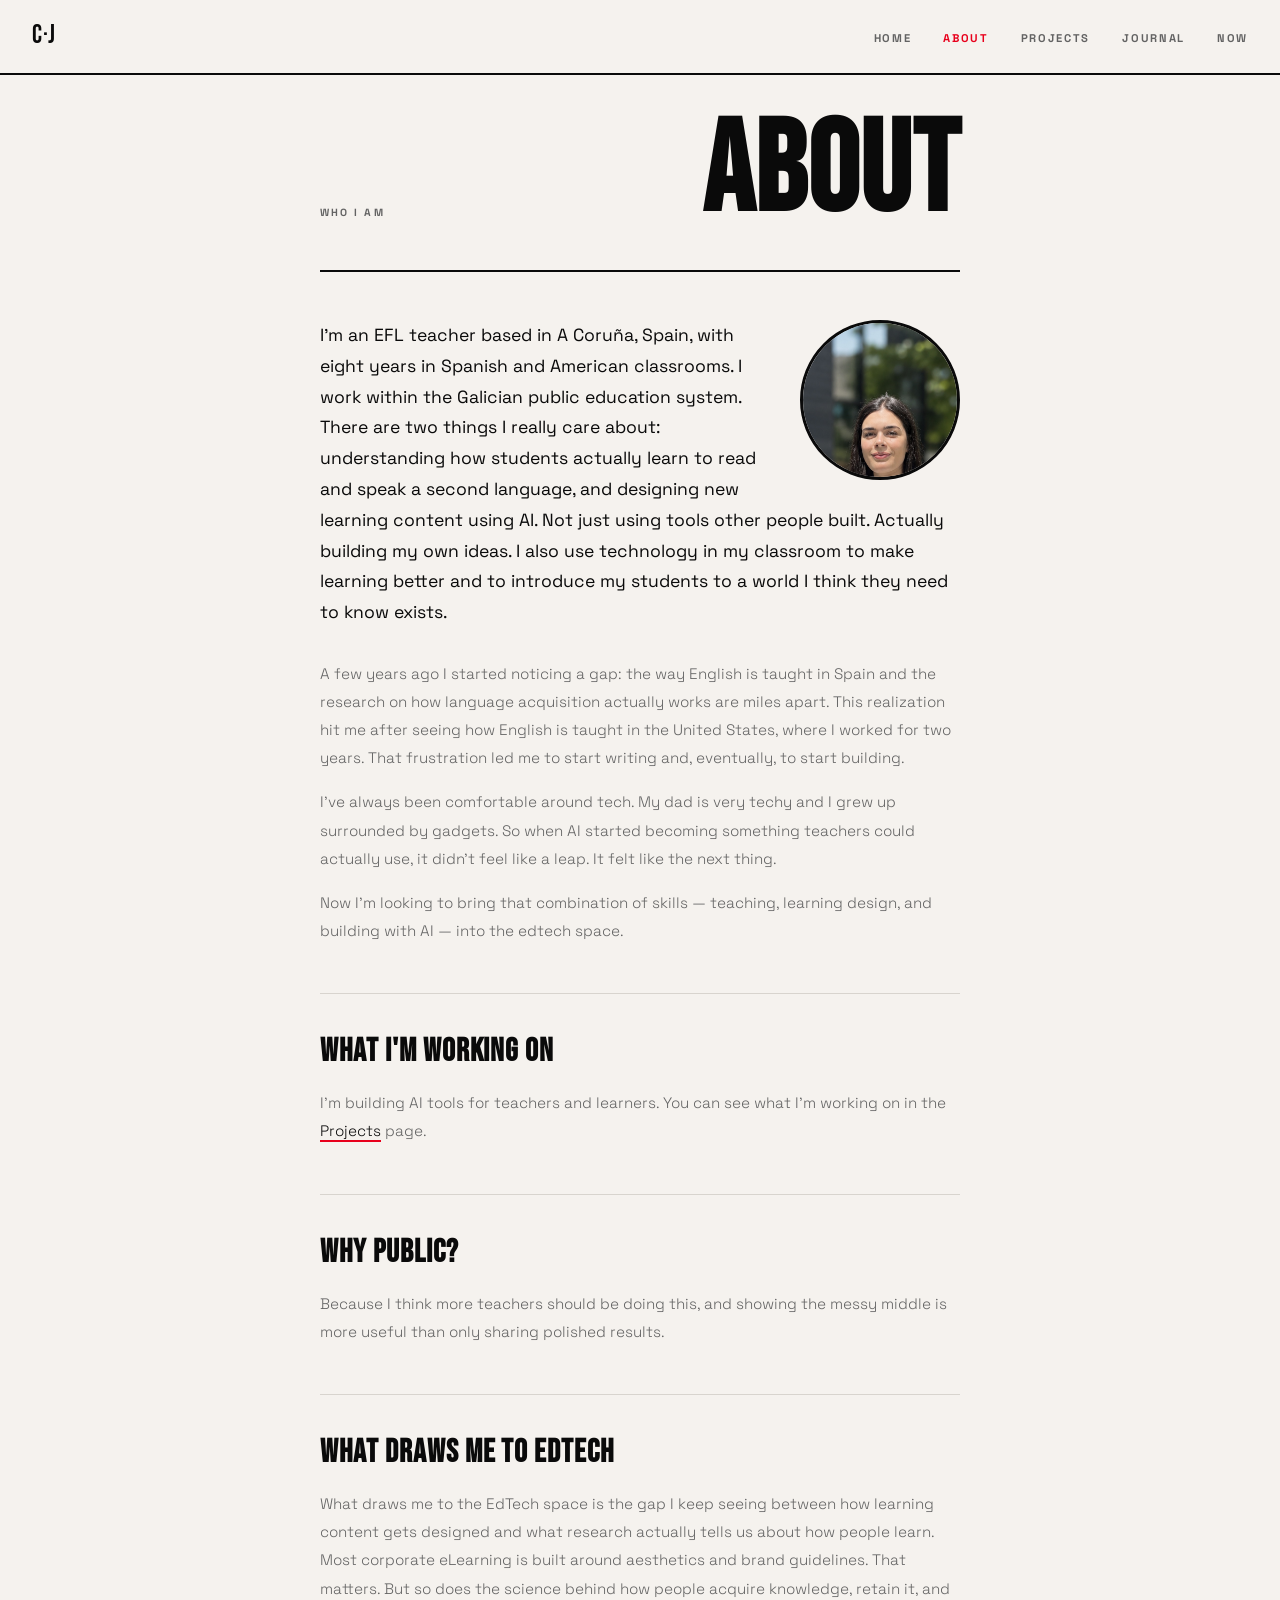
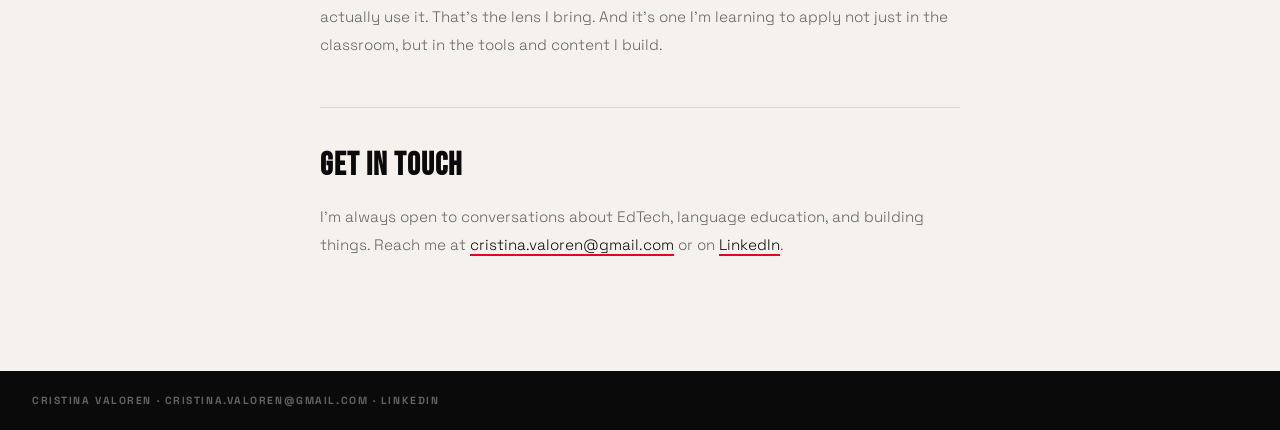
==== about.html @ 8a393e2f "Update about.html" ====
<!DOCTYPE html>
<html lang="en">
<head>
  <meta charset="UTF-8" />
  <meta name="viewport" content="width=device-width, initial-scale=1.0" />
  <title>About · Cristina Valoren</title>
  <meta name="description" content="8 years teaching English in Spain and the US. Now building AI-powered tools for language education. Based in A Coruña, Spain." />
  <meta property="og:title" content="About · Cristina Valoren" />
  <meta property="og:description" content="8 years teaching English in Spain and the US. Now building AI-powered tools for language education. Based in A Coruña, Spain." />
  <meta property="og:type" content="website" />
  <meta property="og:url" content="https://cristinavaloren-code.github.io/about.html" />
  <link rel="icon" href="favicon.svg" type="image/svg+xml" />
  <link rel="stylesheet" href="css/style.css" />
</head>
<body>

  <nav class="nav">
    <a href="index.html" class="nav-logo">C·J</a>
    <ul class="nav-links">
      <li><a href="index.html">Home</a></li>
      <li><a href="about.html" class="active">About</a></li>
      <li><a href="projects.html">Projects</a></li>
      <li><a href="journal.html">Journal</a></li>
      <li><a href="now.html">Now</a></li>
    </ul>
  </nav>

  <main class="page-main">
    <header class="page-header">
      <span class="eyebrow">Who I am</span>
      <h1>About</h1>
    </header>

    <div class="prose-layout">
      <div class="prose">
        <img src="images/headshot.jpg" alt="Cristina Valoren" style="width:160px;height:160px;object-fit:cover;object-position:center 35%;border-radius:50%;float:right;margin:0 0 1.5rem 2rem;border:3px solid #0a0a0a;" />
        <p class="lead">I'm an EFL teacher based in A Coruña, Spain, with eight years in Spanish and American classrooms. I work within the Galician public education system. There are two things I really care about: understanding how students actually learn to read and speak a second language, and designing new learning content using AI. Not just using tools other people built. Actually building my own ideas. I also use technology in my classroom to make learning better and to introduce my students to a world I think they need to know exists.</p>

        <p>A few years ago I started noticing a gap: the way English is taught in Spain and the research on how language acquisition actually works are miles apart. This realization hit me after seeing how English is taught in the United States, where I worked for two years. That frustration led me to start writing and, eventually, to start building.</p>

        <p>I've always been comfortable around tech. My dad is very techy and I grew up surrounded by gadgets. So when AI started becoming something teachers could actually use, it didn't feel like a leap. It felt like the next thing.</p>

        <p>Now I'm looking to bring that combination of skills — teaching, learning design, and building with AI — into the edtech space.</p>

        <h2>What I'm working on</h2>
        <p>I'm building AI tools for teachers and learners. You can see what I'm working on in the <a href="projects.html">Projects</a> page.</p>

        <h2>Why public?</h2>
        <p>Because I think more teachers should be doing this, and showing the messy middle is more useful than only sharing polished results.</p>

        <h2>What draws me to EdTech</h2>
        <p>What draws me to the EdTech space is the gap I keep seeing between how learning content gets designed and what research actually tells us about how people learn. Most corporate eLearning is built around aesthetics and brand guidelines. That matters. But so does the science behind how people acquire knowledge, retain it, and actually use it. That's the lens I bring. And it's one I'm learning to apply not just in the classroom, but in the tools and content I build.</p>

        <h2>Get in touch</h2>
        <p>I'm always open to conversations about EdTech, language education, and building things. Reach me at <a href="mailto:cristina.valoren@gmail.com">cristina.valoren@gmail.com</a> or on <a href="https://www.linkedin.com/in/cristinavlorenzo" target="_blank" rel="noopener noreferrer">LinkedIn</a>.</p>
      </div>
    </div>
  </main>

  <footer class="footer">
    <p>Cristina Valoren · <a href="mailto:cristina.valoren@gmail.com">cristina.valoren@gmail.com</a> · <a href="https://www.linkedin.com/in/cristinavlorenzo" target="_blank" rel="noopener noreferrer">LinkedIn</a></p>
  </footer>

</body>
</html>
---- css/style.css ----
/* =============================================
   CRISTINA'S JOURNEY — stylesheet v3
   Aesthetic: editorial brutalism, Dazed-inspired
   High contrast · Oversized type · Raw grid
   Font: Bebas Neue (display) + Space Grotesk (body)
   ============================================= */

@import url('https://fonts.googleapis.com/css2?family=Bebas+Neue&family=Space+Grotesk:wght@300;400;500;700&display=swap');

:root {
  --bg:       #f5f2ee;
  --black:    #0a0a0a;
  --red:      #e8001c;
  --white:    #ffffff;
  --grey:     #636363;
  --grey-lt:  #d8d4ce;

  --font-display: 'Bebas Neue', Impact, sans-serif;
  --font-body:    'Space Grotesk', system-ui, sans-serif;

  --max-w: 1080px;
}

*, *::before, *::after { box-sizing: border-box; margin: 0; padding: 0; }
:focus-visible { outline: 2px solid var(--red); outline-offset: 3px; }
html { font-size: 16px; scroll-behavior: smooth; }

body {
  background: var(--bg);
  color: var(--black);
  font-family: var(--font-body);
  font-weight: 300;
  line-height: 1.6;
  min-height: 100vh;
  display: flex;
  flex-direction: column;
  -webkit-font-smoothing: antialiased;
}

a { color: inherit; text-decoration: none; }

/* ── NAV ─────────────────────────────────── */

.nav {
  display: flex;
  align-items: center;
  justify-content: space-between;
  padding: 1rem 2rem;
  border-bottom: 2px solid var(--black);
  position: sticky;
  top: 0;
  background: var(--bg);
  z-index: 100;
}

.nav-logo {
  font-family: var(--font-display);
  font-size: 1.6rem;
  letter-spacing: 0.05em;
  color: var(--black);
  text-decoration: none;
}

.nav-links {
  list-style: none;
  display: flex;
  gap: 2rem;
}

.nav-links a {
  font-size: 0.7rem;
  font-weight: 700;
  color: var(--grey);
  text-decoration: none;
  letter-spacing: 0.15em;
  text-transform: uppercase;
  transition: color 0.15s;
}

.nav-links a:hover { color: var(--black); }
.nav-links a.active { color: var(--red); }

/* ── HERO ────────────────────────────────── */

.hero {
  max-width: var(--max-w);
  margin: 0 auto;
  padding: 0 2rem;
  display: grid;
  grid-template-columns: 1fr;
  border-bottom: 2px solid var(--black);
}

.hero-text {
  padding: 3rem 0 2rem;
  position: relative;
}

.eyebrow {
  display: block;
  font-size: 0.68rem;
  font-weight: 700;
  letter-spacing: 0.2em;
  text-transform: uppercase;
  color: var(--grey);
  margin-bottom: 0.5rem;
}

h1 {
  font-family: var(--font-display);
  font-size: clamp(5rem, 15vw, 11rem);
  line-height: 0.88;
  letter-spacing: 0.01em;
  color: var(--black);
  margin-bottom: 0;
  text-transform: uppercase;
}

h1 em {
  font-style: normal;
  color: var(--red);
  display: block;
}

.hero-bottom {
  display: flex;
  align-items: flex-end;
  justify-content: space-between;
  padding: 1.5rem 0 2.5rem;
  gap: 2rem;
  border-top: 1px solid var(--grey-lt);
  margin-top: 1.5rem;
}

.hero-sub {
  font-size: 0.9rem;
  color: var(--grey);
  max-width: 380px;
  line-height: 1.75;
  font-weight: 400;
}

.hero-actions {
  display: flex;
  gap: 0;
  flex-shrink: 0;
}

.btn-primary {
  background: var(--red);
  color: var(--white);
  padding: 0.85rem 1.75rem;
  font-family: var(--font-body);
  font-size: 0.7rem;
  font-weight: 700;
  letter-spacing: 0.15em;
  text-transform: uppercase;
  text-decoration: none;
  transition: background 0.15s;
  display: inline-block;
}

.btn-primary:hover { background: var(--black); }

.btn-secondary {
  background: transparent;
  border: 2px solid var(--black);
  color: var(--black);
  padding: 0.85rem 1.75rem;
  font-family: var(--font-body);
  font-size: 0.7rem;
  font-weight: 700;
  letter-spacing: 0.15em;
  text-transform: uppercase;
  text-decoration: none;
  transition: background 0.15s, color 0.15s;
  display: inline-block;
}

.btn-secondary:hover { background: var(--black); color: var(--white); }

.hero-deco { display: none; }

/* ── INTRO CARDS ─────────────────────────── */

.intro-cards {
  max-width: var(--max-w);
  margin: 0 auto;
  padding: 0 2rem;
  display: grid;
  grid-template-columns: repeat(3, 1fr);
  border-bottom: 2px solid var(--black);
}

.card {
  display: block;
  padding: 2rem 1.75rem;
  text-decoration: none;
  color: var(--black);
  background: transparent;
  border-right: 2px solid var(--black);
  position: relative;
  overflow: hidden;
  transition: background 0.15s;
}

.card:last-child { border-right: none; }

.card:hover { background: var(--black); color: var(--white); text-decoration: none; }
.card:hover .card-label { color: var(--red); }
.card:hover .card p { color: var(--grey-lt); }
.card:hover .card-arrow { color: var(--red); }

.card--accent { background: var(--red); color: var(--white); }
.card--accent .card-label { color: var(--white); opacity: 0.7; }
.card--accent .card p { color: rgba(255,255,255,0.75); }
.card--accent .card-arrow { color: var(--white); }
.card--accent:hover { background: var(--black); }

.card-label {
  font-size: 0.62rem;
  font-weight: 700;
  letter-spacing: 0.2em;
  text-transform: uppercase;
  color: var(--grey);
  display: block;
  margin-bottom: 1.25rem;
}

.card h2 {
  font-family: var(--font-display);
  font-size: 2rem;
  line-height: 1;
  letter-spacing: 0.03em;
  text-transform: uppercase;
  margin-bottom: 0.75rem;
}

.card p {
  font-size: 0.82rem;
  color: var(--grey);
  line-height: 1.65;
}

.card-arrow {
  display: block;
  margin-top: 2rem;
  font-size: 1.2rem;
  color: var(--black);
  transition: transform 0.2s;
}

.card:hover .card-arrow { transform: translateX(5px); }

/* ── PAGE LAYOUT ─────────────────────────── */

main { flex: 1; }

.page-main {
  max-width: var(--max-w);
  margin: 0 auto;
  padding: 0 2rem 6rem;
}

.page-header {
  padding: 2.5rem 0;
  margin-bottom: 0;
  border-bottom: 2px solid var(--black);
  display: flex;
  align-items: flex-end;
  justify-content: space-between;
  gap: 2rem;
}

.page-header h1 {
  font-family: var(--font-display);
  font-size: clamp(4rem, 10vw, 8rem);
  line-height: 0.9;
  margin-bottom: 0;
}

.eyebrow {
  display: block;
  font-size: 0.65rem;
  font-weight: 700;
  letter-spacing: 0.2em;
  text-transform: uppercase;
  color: var(--grey);
  margin-bottom: 0.5rem;
}

.page-sub {
  color: var(--grey);
  font-size: 0.85rem;
  font-weight: 400;
  max-width: 320px;
  text-align: right;
  line-height: 1.6;
}

.page-sub a { color: var(--grey); border-bottom: 1px solid var(--grey-lt); }
.page-sub a:hover { color: var(--black); text-decoration: none; }

/* ── PROSE ───────────────────────────────── */

.prose-layout {
  padding-top: 3rem;
  max-width: 640px;
}

.prose h2 {
  font-family: var(--font-display);
  font-size: 2rem;
  letter-spacing: 0.03em;
  text-transform: uppercase;
  color: var(--black);
  margin: 3rem 0 0.75rem;
  padding-top: 2rem;
  border-top: 1px solid var(--grey-lt);
}

.prose p, .prose li {
  font-size: 0.95rem;
  color: var(--grey);
  line-height: 1.85;
  margin-bottom: 1rem;
}

.prose .lead {
  font-size: 1.1rem;
  color: var(--black);
  font-weight: 400;
  margin-bottom: 2rem;
  line-height: 1.75;
}

.prose strong { color: var(--black); font-weight: 700; }
.prose a { color: var(--black); border-bottom: 2px solid var(--red); }
.prose a:hover { color: var(--red); text-decoration: none; }

.prose ul { padding-left: 0; list-style: none; }

.prose li {
  padding-left: 1.5rem;
  position: relative;
  margin-bottom: 0.5rem;
}

.prose li::before {
  content: '/';
  position: absolute;
  left: 0;
  color: var(--red);
  font-weight: 700;
}

/* ── PROJECTS ────────────────────────────── */

.projects-grid {
  display: grid;
  grid-template-columns: repeat(2, 1fr);
  border-top: 2px solid var(--black);
  margin-top: 3rem;
}

.project-card {
  padding: 2.5rem;
  border-right: 2px solid var(--black);
  border-bottom: 2px solid var(--black);
  background: transparent;
  transition: background 0.15s;
}

.project-card:nth-child(even) { border-right: none; }
.project-card:hover { background: var(--black); color: var(--white); }
.project-card:hover .project-desc { color: var(--grey-lt); }
.project-card:hover .project-tags li { border-color: #333; color: var(--grey-lt); background: #111; }
.project-card:hover .project-year { color: var(--grey); }

.project-meta {
  display: flex;
  align-items: center;
  justify-content: space-between;
  margin-bottom: 2rem;
}

.project-year { font-size: 0.68rem; color: var(--grey); letter-spacing: 0.1em; font-weight: 500; }

.status {
  font-size: 0.6rem;
  font-weight: 700;
  letter-spacing: 0.15em;
  text-transform: uppercase;
  padding: 0.2rem 0.6rem;
}

.status--live {
  background: transparent;
  color: #00a050;
  border: 1px solid #00a050;
}

.status--active {
  background: transparent;
  color: var(--red);
  border: 1px solid var(--red);
}

.project-card h2 {
  font-family: var(--font-display);
  font-size: 3.5rem;
  line-height: 0.9;
  letter-spacing: 0.02em;
  text-transform: uppercase;
  margin-bottom: 1.25rem;
}

.project-desc {
  color: var(--grey);
  font-size: 0.875rem;
  line-height: 1.8;
  margin-bottom: 1.5rem;
  font-weight: 300;
}

.project-tags {
  list-style: none;
  display: flex;
  flex-wrap: wrap;
  gap: 0.4rem;
  margin-bottom: 1.5rem;
  padding: 0;
}

.project-tags li {
  font-size: 0.62rem;
  font-weight: 700;
  letter-spacing: 0.1em;
  text-transform: uppercase;
  border: 1px solid var(--grey-lt);
  padding: 0.2rem 0.6rem;
  color: var(--grey);
}

.project-tags li::before { display: none; }

.project-link {
  font-size: 0.7rem;
  font-weight: 700;
  letter-spacing: 0.15em;
  text-transform: uppercase;
  color: var(--red);
}

.project-link:hover { text-decoration: underline; }

/* ── JOURNAL ─────────────────────────────── */

.journal-list {
  display: flex;
  flex-direction: column;
  margin-top: 0;
}

.journal-entry {
  padding: 2.5rem 0;
  border-bottom: 1px solid var(--grey-lt);
  display: grid;
  grid-template-columns: 120px 1fr;
  gap: 2rem;
  align-items: start;
}

.entry-date {
  font-size: 0.62rem;
  font-weight: 700;
  letter-spacing: 0.15em;
  text-transform: uppercase;
  color: var(--red);
  padding-top: 0.25rem;
}

.entry-title {
  font-family: var(--font-display);
  font-size: 1.8rem;
  line-height: 1;
  letter-spacing: 0.03em;
  text-transform: uppercase;
  margin-bottom: 1rem;
  color: var(--black);
}

.entry-preview {
  font-size: 0.9rem;
  color: var(--grey);
  line-height: 1.85;
  margin-bottom: 0.6rem;
  font-weight: 300;
}

.journal-note {
  margin-top: 2rem;
  font-size: 0.72rem;
  color: var(--grey-lt);
  letter-spacing: 0.05em;
  font-style: italic;
}

/* ── FOOTER ──────────────────────────────── */

.footer {
  border-top: 2px solid var(--black);
  padding: 1.25rem 2rem;
  display: flex;
  align-items: center;
  justify-content: space-between;
  background: var(--black);
}

.footer p {
  font-size: 0.65rem;
  font-weight: 700;
  letter-spacing: 0.15em;
  text-transform: uppercase;
  color: var(--grey);
}

/* ── ENTRY IMAGES ────────────────────────── */

.entry-image {
  display: block;
  width: 100%;
  max-width: 420px;
  height: auto;
  margin: 1.5rem 0;
  padding: 6px;
  background: var(--white);
  border: 1px solid var(--grey-lt);
  box-shadow: 2px 2px 0px var(--grey-lt);
}

/* ── RESPONSIVE ──────────────────────────── */

@media (max-width: 700px) {
  .hero { padding: 0 1.25rem; }
  .hero-bottom { flex-direction: column; align-items: flex-start; }
  .intro-cards { grid-template-columns: 1fr; padding: 0 1.25rem; }
  .card { border-right: none; border-bottom: 2px solid var(--black); }
  .page-main { padding: 0 1.25rem 4rem; }
  .page-header { flex-direction: column; align-items: flex-start; }
  .page-sub { text-align: left; }
  .nav { padding: 1rem 1.25rem; }
  .nav-links { gap: 1.25rem; }
  .projects-grid { grid-template-columns: 1fr; }
  .project-card { border-right: none; }
  .journal-entry { grid-template-columns: 1fr; gap: 0.5rem; }
  .footer { padding: 1.25rem; }
}

/* ── JOURNAL ENHANCEMENTS ────────────────── */

/* Left column wrapper for date + mood */
.entry-meta {
  display: flex;
  flex-direction: column;
  gap: 0.6rem;
  padding-top: 0.25rem;
}

/* E — Mood marker */
.entry-mood {
  display: inline-block;
  font-size: 0.58rem;
  font-weight: 700;
  letter-spacing: 0.12em;
  text-transform: uppercase;
  padding: 0.2rem 0.5rem;
  border: 1px solid var(--black);
  color: var(--black);
  width: fit-content;
}

.entry-mood.school   { border-color: #333; color: #333; }
.entry-mood.ai       { border-color: var(--red); color: var(--red); }
.entry-mood.win      { background: var(--black); color: var(--white); border-color: var(--black); }
.entry-mood.personal { border-color: var(--grey); color: var(--grey); }
.entry-mood.disaster { background: var(--red); color: var(--white); border-color: var(--red); }

/* A — Big lede first paragraph */
.entry-lede {
  font-size: 1.2rem;
  color: var(--black);
  line-height: 1.65;
  margin-bottom: 1rem;
  font-weight: 400;
}

/* B — Highlight spans */
.highlight {
  color: var(--red);
  font-weight: 700;
}
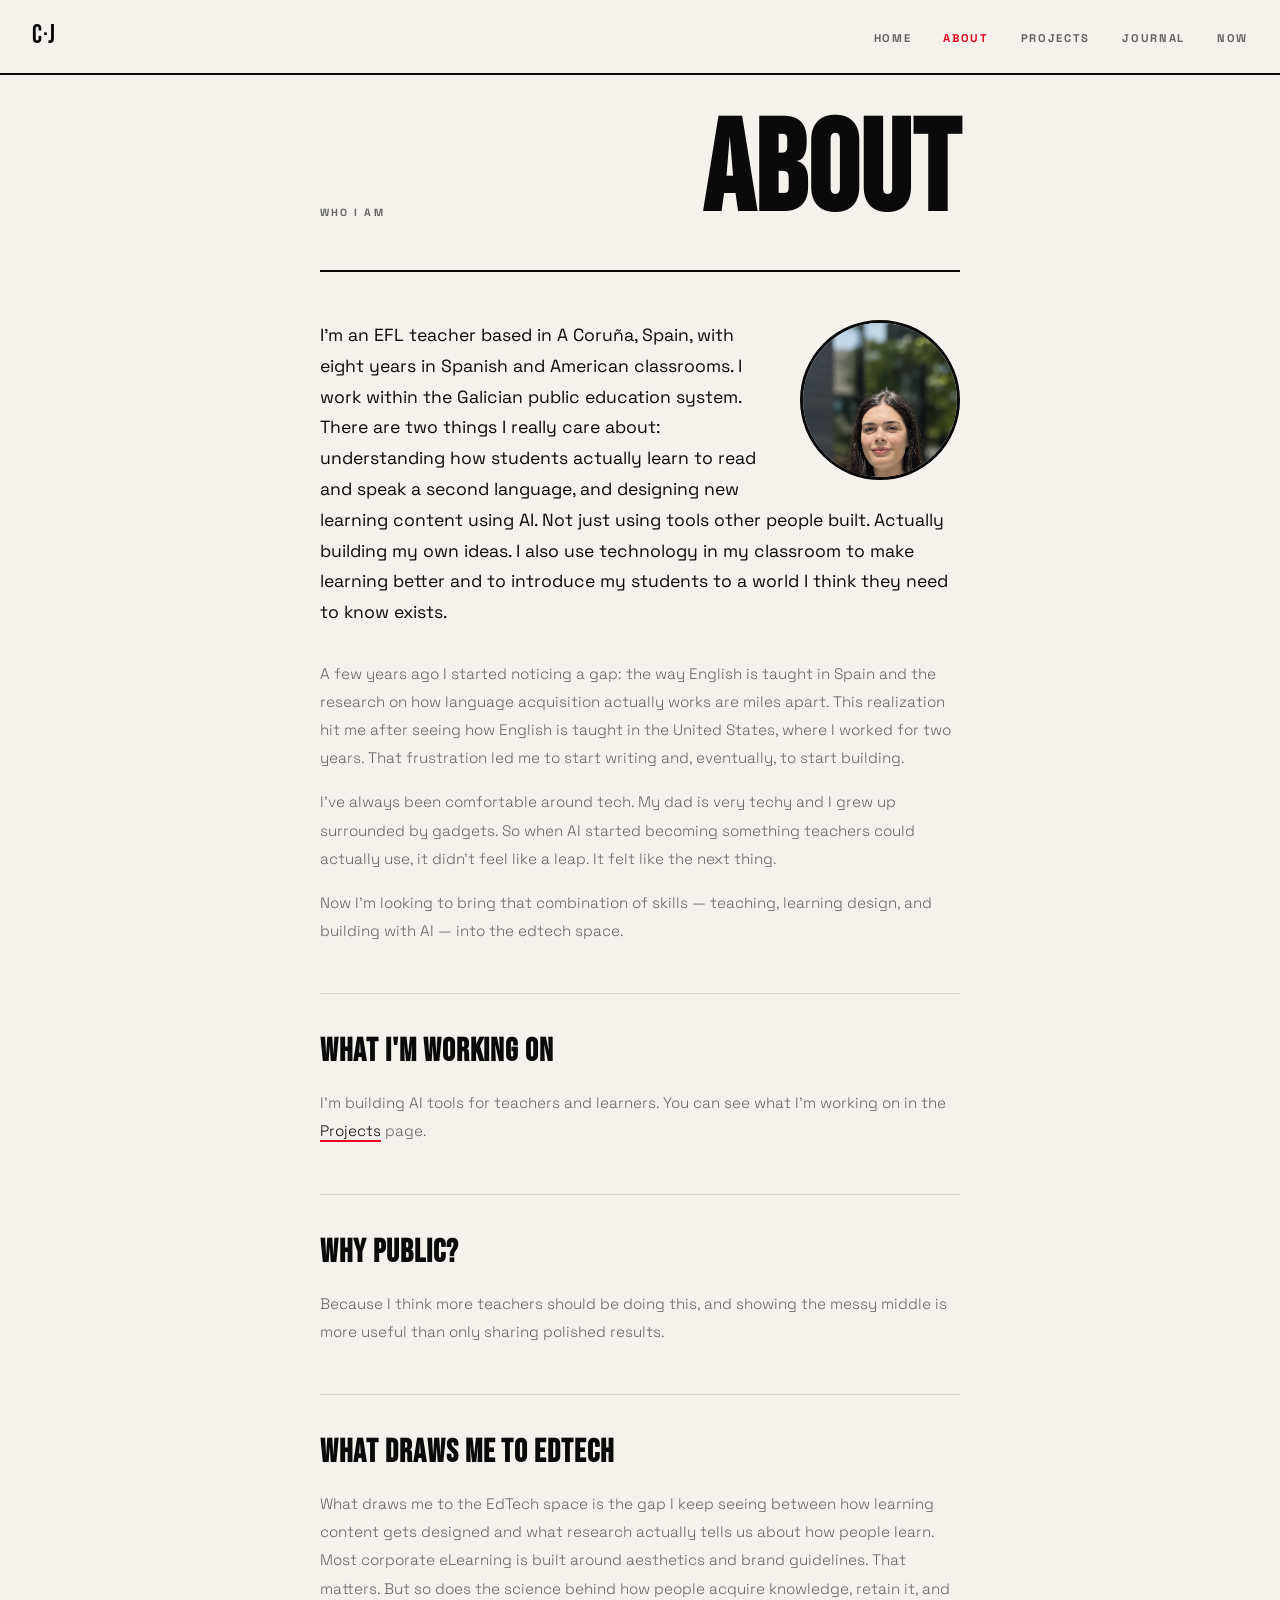
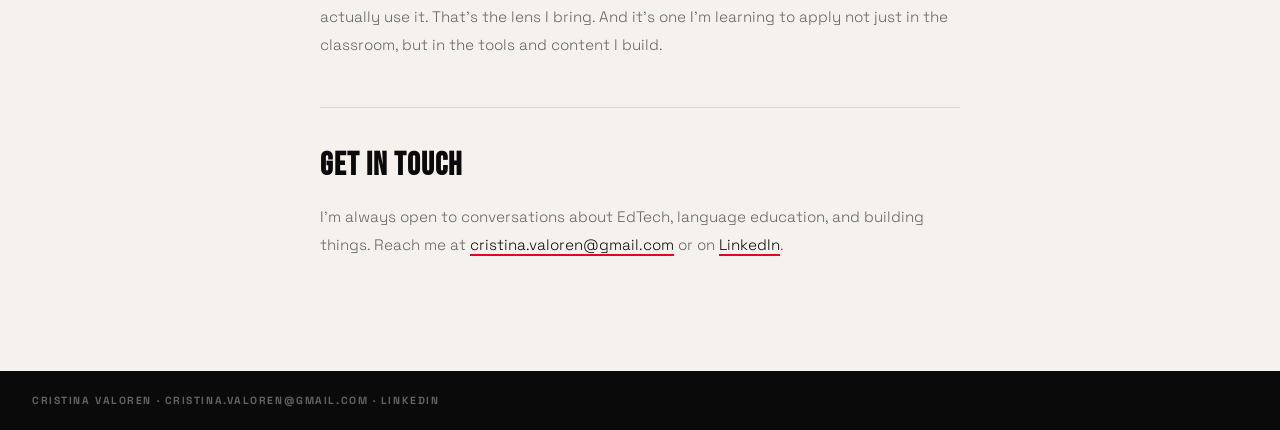
==== commit de4ca07b: "Update about.html" ====
--- a/about.html
+++ b/about.html
@@ -33,7 +33,7 @@
 
     <div class="prose-layout">
       <div class="prose">
-        <img src="images/headshot.jpg" alt="Cristina Valoren" style="width:160px;height:160px;object-fit:cover;object-position:center 35%;border-radius:50%;float:right;margin:0 0 1.5rem 2rem;border:3px solid #0a0a0a;" />
+        <img src="images/headshot.jpg" alt="Cristina Valoren" style="width:160px;height:160px;object-fit:cover;object-position:center 40%;border-radius:50%;float:right;margin:0 0 1.5rem 2rem;border:3px solid #0a0a0a;" />
         <p class="lead">I'm an EFL teacher based in A Coruña, Spain, with eight years in Spanish and American classrooms. I work within the Galician public education system. There are two things I really care about: understanding how students actually learn to read and speak a second language, and designing new learning content using AI. Not just using tools other people built. Actually building my own ideas. I also use technology in my classroom to make learning better and to introduce my students to a world I think they need to know exists.</p>
 
         <p>A few years ago I started noticing a gap: the way English is taught in Spain and the research on how language acquisition actually works are miles apart. This realization hit me after seeing how English is taught in the United States, where I worked for two years. That frustration led me to start writing and, eventually, to start building.</p>
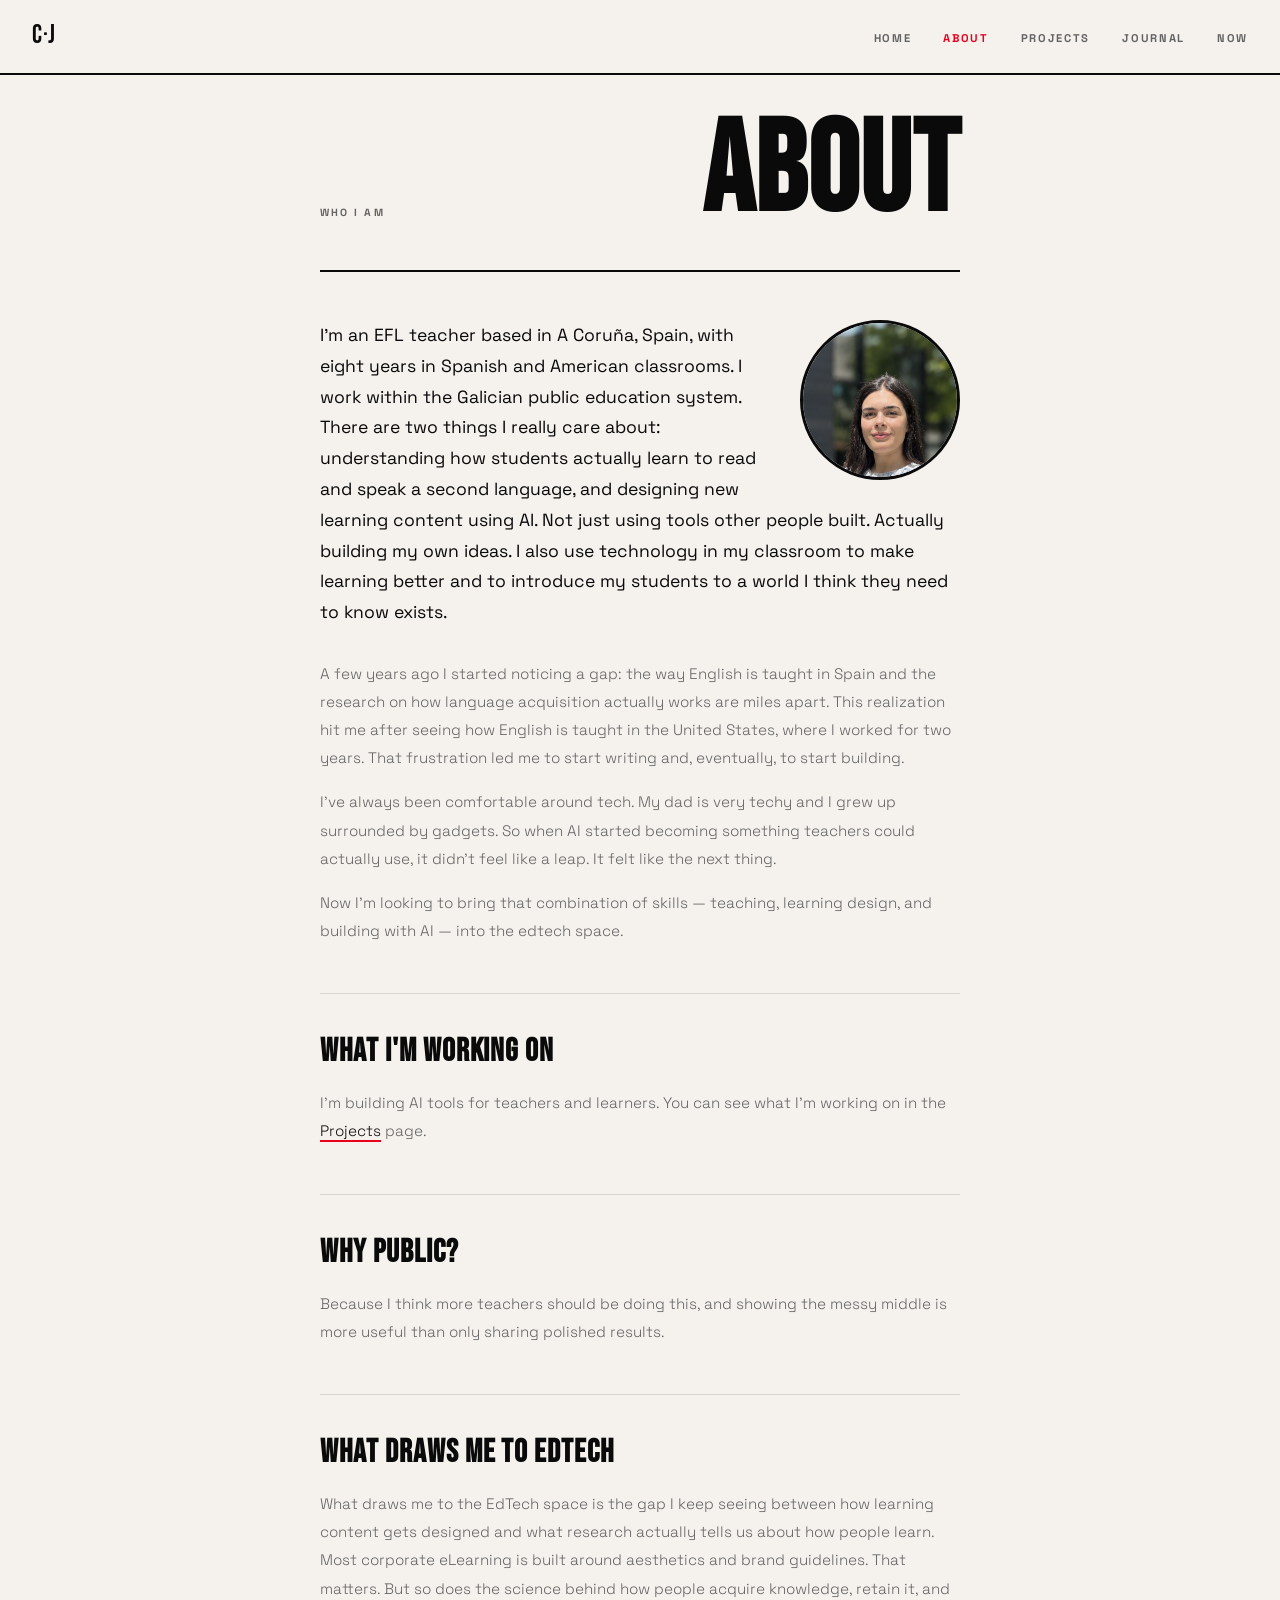
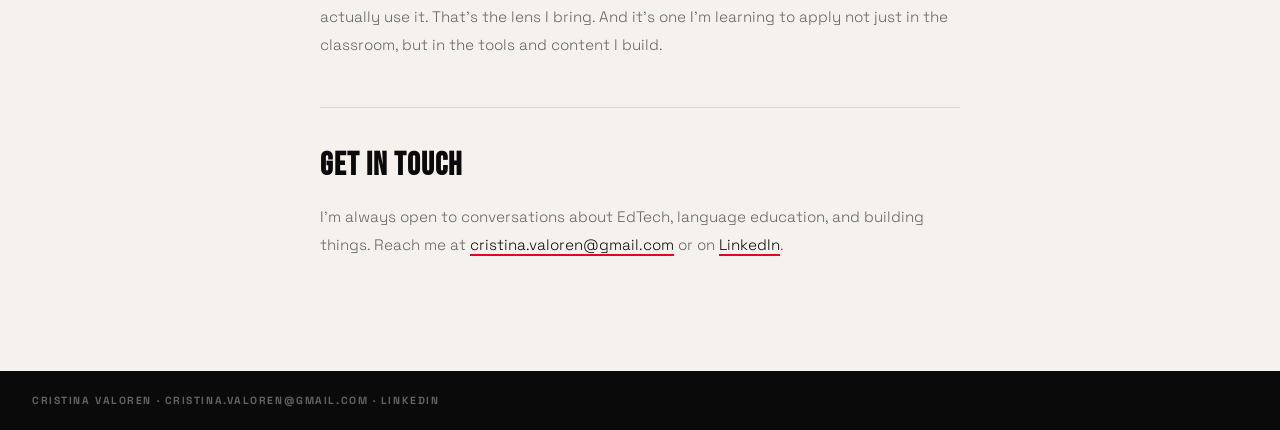
==== commit eb6fc927: "Update about.html" ====
--- a/about.html
+++ b/about.html
@@ -33,7 +33,7 @@
 
     <div class="prose-layout">
       <div class="prose">
-        <img src="images/headshot.jpg" alt="Cristina Valoren" style="width:160px;height:160px;object-fit:cover;object-position:center 40%;border-radius:50%;float:right;margin:0 0 1.5rem 2rem;border:3px solid #0a0a0a;" />
+        <img src="images/headshot.jpg" alt="Cristina Valoren" style="width:160px;height:160px;object-fit:cover;object-position:center 55%;border-radius:50%;float:right;margin:0 0 1.5rem 2rem;border:3px solid #0a0a0a;" />
         <p class="lead">I'm an EFL teacher based in A Coruña, Spain, with eight years in Spanish and American classrooms. I work within the Galician public education system. There are two things I really care about: understanding how students actually learn to read and speak a second language, and designing new learning content using AI. Not just using tools other people built. Actually building my own ideas. I also use technology in my classroom to make learning better and to introduce my students to a world I think they need to know exists.</p>
 
         <p>A few years ago I started noticing a gap: the way English is taught in Spain and the research on how language acquisition actually works are miles apart. This realization hit me after seeing how English is taught in the United States, where I worked for two years. That frustration led me to start writing and, eventually, to start building.</p>
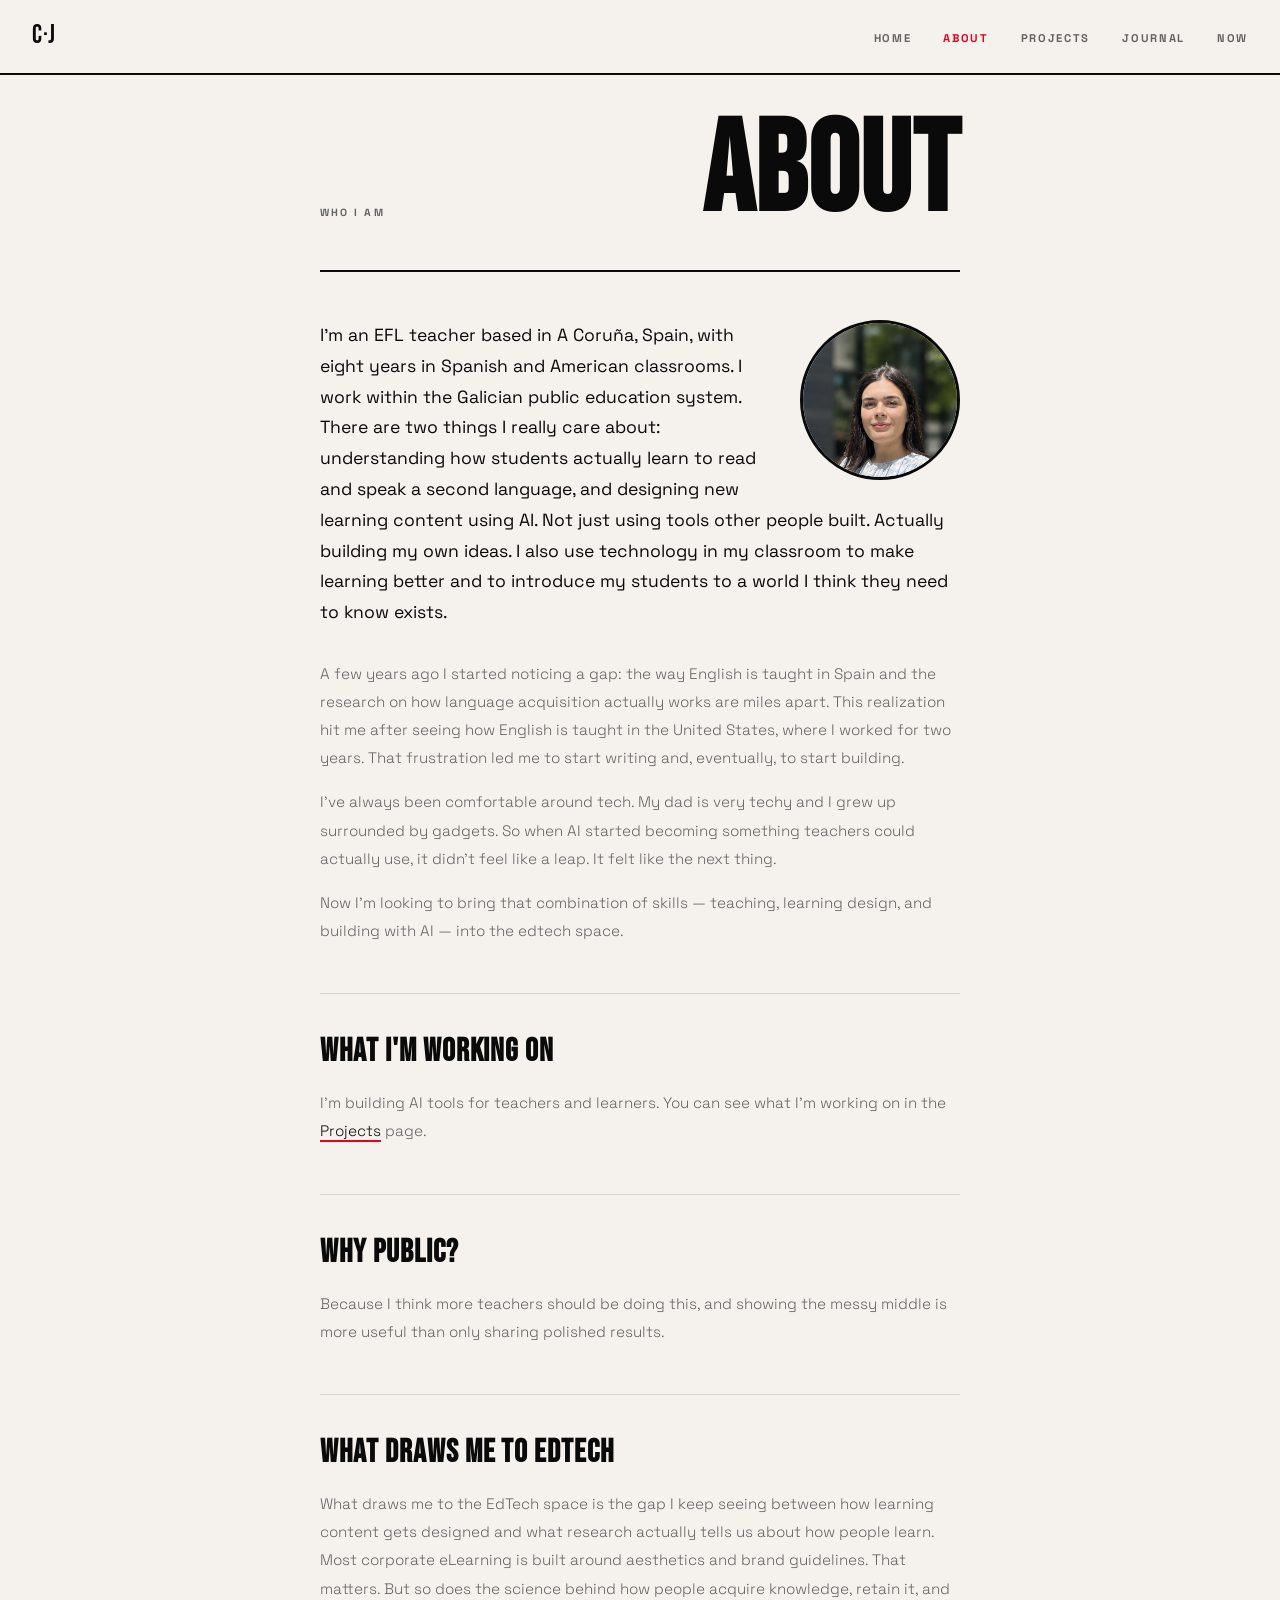
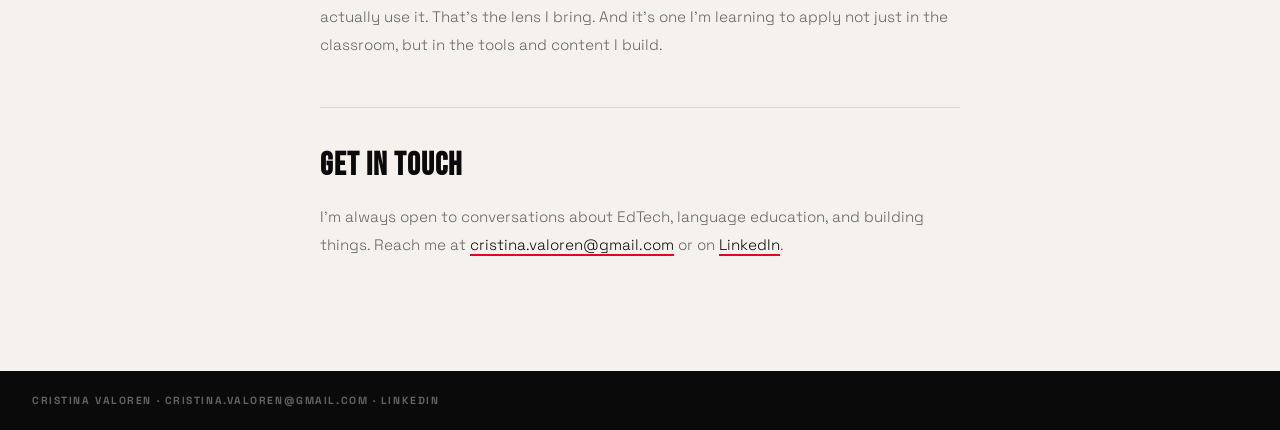
==== commit 6df53f35: "Update about.html" ====
--- a/about.html
+++ b/about.html
@@ -33,7 +33,7 @@
 
     <div class="prose-layout">
       <div class="prose">
-        <img src="images/headshot.jpg" alt="Cristina Valoren" style="width:160px;height:160px;object-fit:cover;object-position:center 55%;border-radius:50%;float:right;margin:0 0 1.5rem 2rem;border:3px solid #0a0a0a;" />
+        <img src="images/headshot.jpg" alt="Cristina Valoren" style="width:160px;height:160px;object-fit:cover;object-position:center 65%;border-radius:50%;float:right;margin:0 0 1.5rem 2rem;border:3px solid #0a0a0a;" />
         <p class="lead">I'm an EFL teacher based in A Coruña, Spain, with eight years in Spanish and American classrooms. I work within the Galician public education system. There are two things I really care about: understanding how students actually learn to read and speak a second language, and designing new learning content using AI. Not just using tools other people built. Actually building my own ideas. I also use technology in my classroom to make learning better and to introduce my students to a world I think they need to know exists.</p>
 
         <p>A few years ago I started noticing a gap: the way English is taught in Spain and the research on how language acquisition actually works are miles apart. This realization hit me after seeing how English is taught in the United States, where I worked for two years. That frustration led me to start writing and, eventually, to start building.</p>
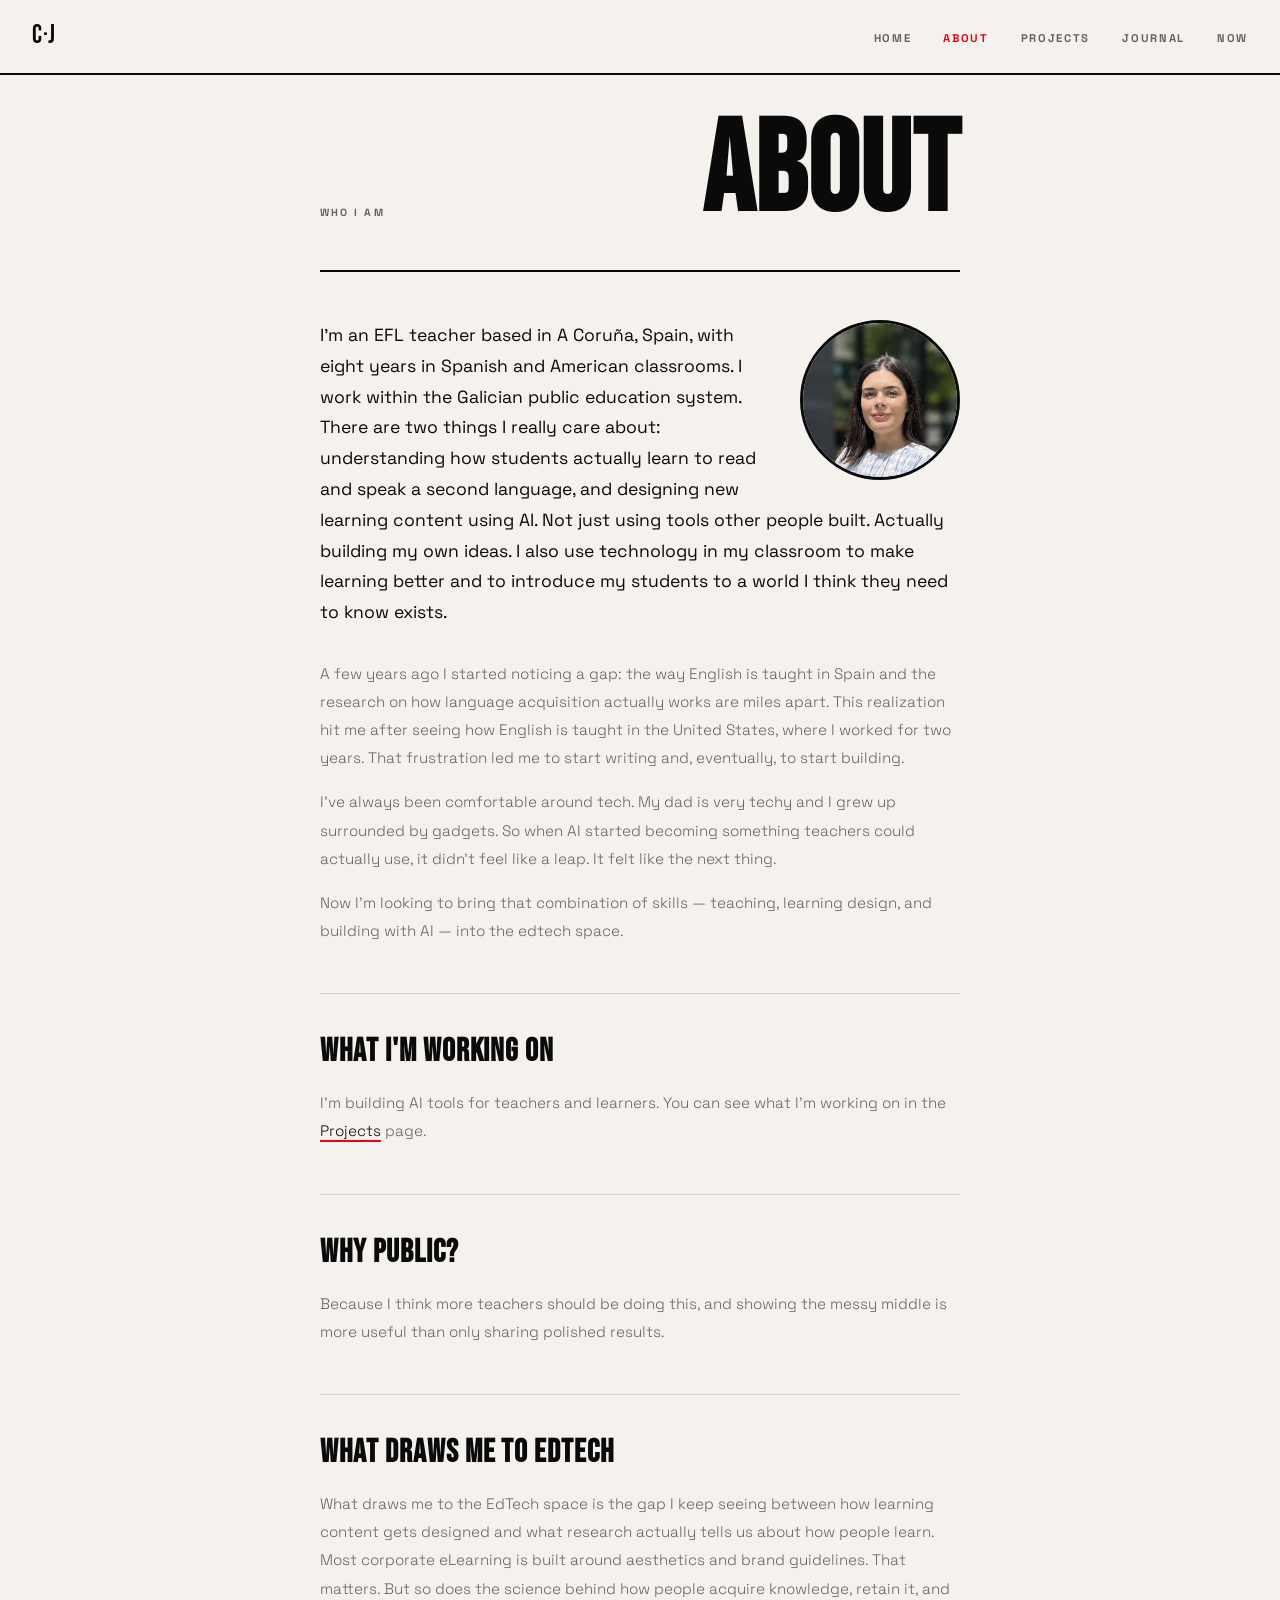
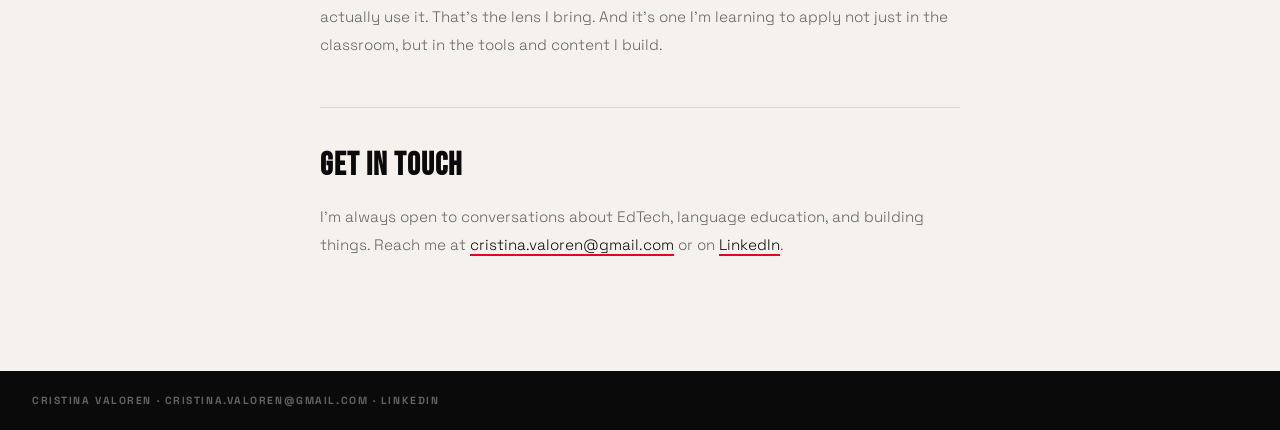
==== commit e1af952c: "Update about.html" ====
--- a/about.html
+++ b/about.html
@@ -33,7 +33,7 @@
 
     <div class="prose-layout">
       <div class="prose">
-        <img src="images/headshot.jpg" alt="Cristina Valoren" style="width:160px;height:160px;object-fit:cover;object-position:center 65%;border-radius:50%;float:right;margin:0 0 1.5rem 2rem;border:3px solid #0a0a0a;" />
+        <img src="images/headshot.jpg" alt="Cristina Valoren" style="width:160px;height:160px;object-fit:cover;object-position:center 75%;border-radius:50%;float:right;margin:0 0 1.5rem 2rem;border:3px solid #0a0a0a;" />
         <p class="lead">I'm an EFL teacher based in A Coruña, Spain, with eight years in Spanish and American classrooms. I work within the Galician public education system. There are two things I really care about: understanding how students actually learn to read and speak a second language, and designing new learning content using AI. Not just using tools other people built. Actually building my own ideas. I also use technology in my classroom to make learning better and to introduce my students to a world I think they need to know exists.</p>
 
         <p>A few years ago I started noticing a gap: the way English is taught in Spain and the research on how language acquisition actually works are miles apart. This realization hit me after seeing how English is taught in the United States, where I worked for two years. That frustration led me to start writing and, eventually, to start building.</p>
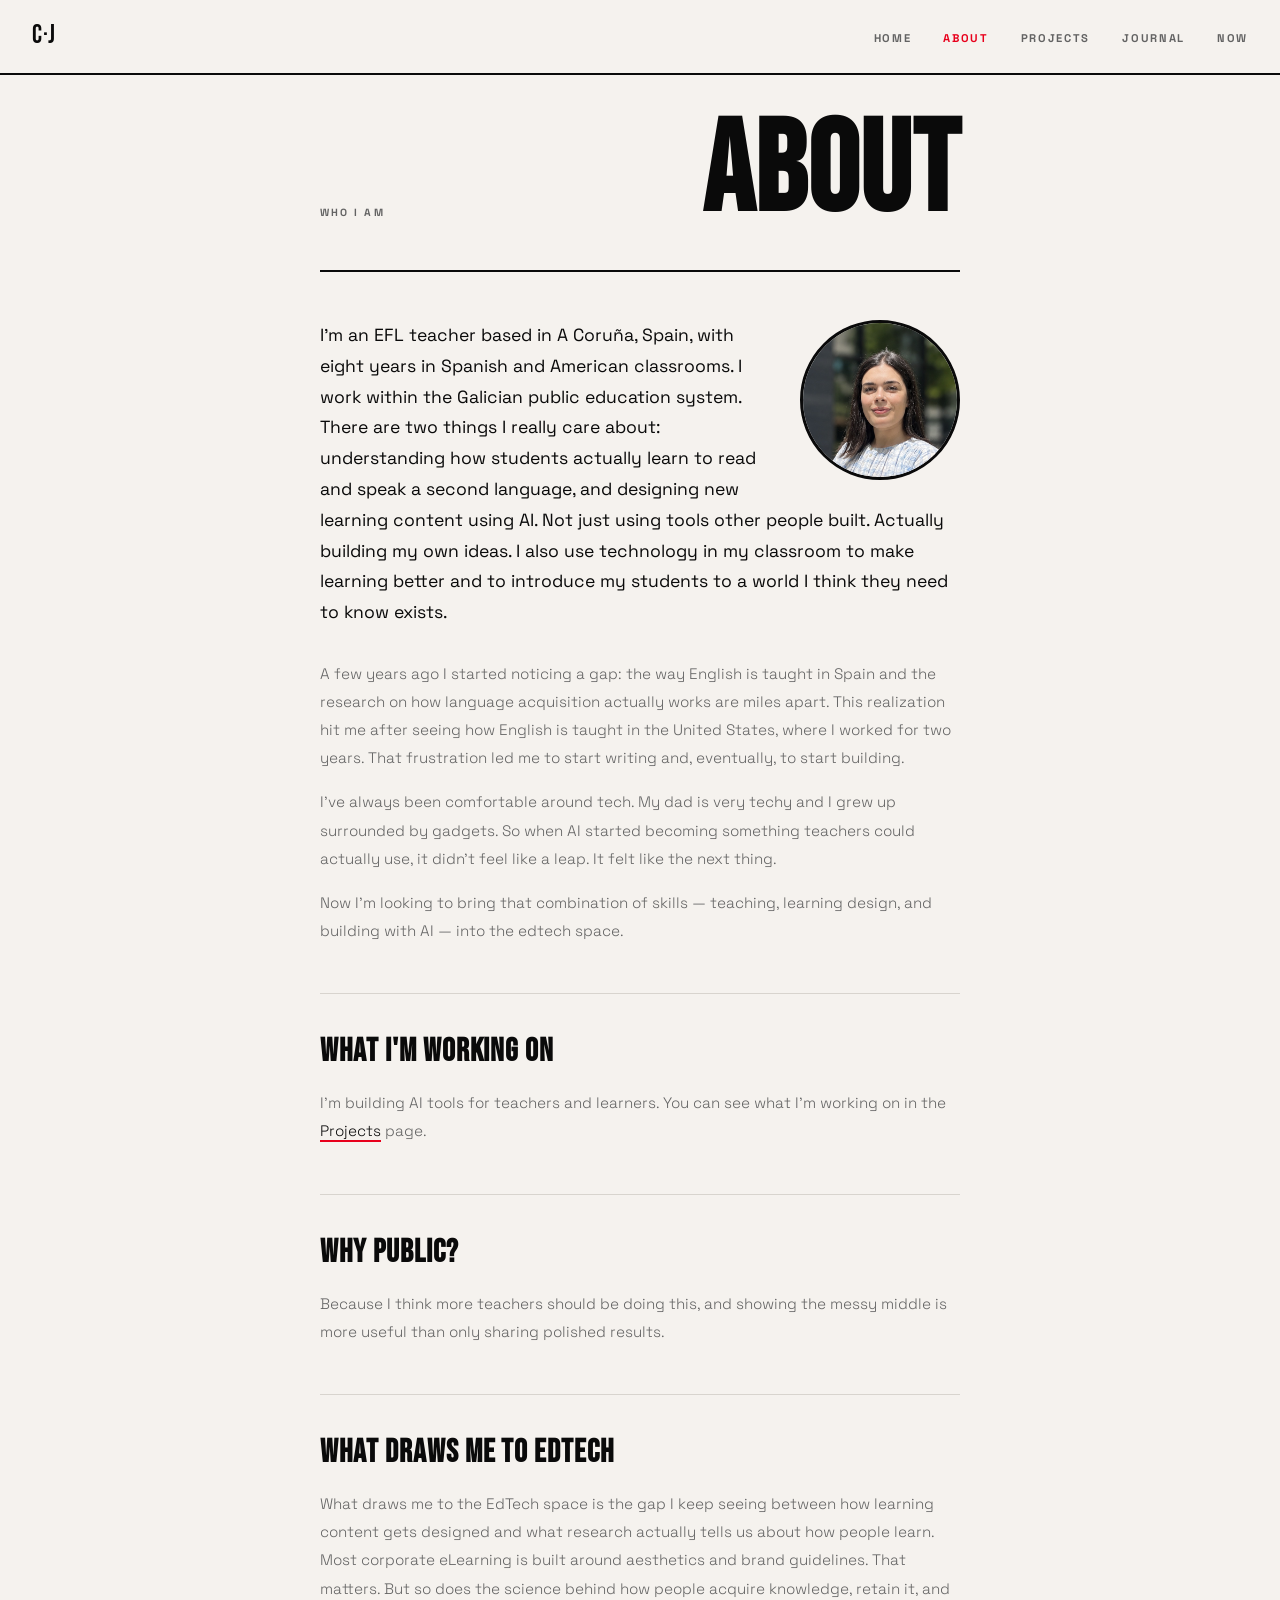
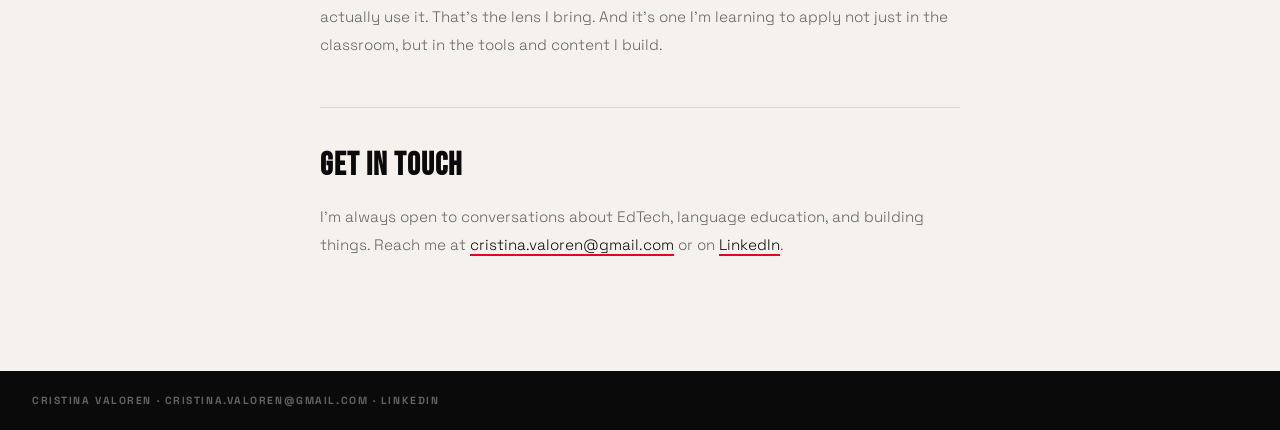
==== commit 3e21de8e: "Update about.html" ====
--- a/about.html
+++ b/about.html
@@ -33,7 +33,7 @@
 
     <div class="prose-layout">
       <div class="prose">
-        <img src="images/headshot.jpg" alt="Cristina Valoren" style="width:160px;height:160px;object-fit:cover;object-position:center 75%;border-radius:50%;float:right;margin:0 0 1.5rem 2rem;border:3px solid #0a0a0a;" />
+        <img src="images/headshot.jpg" alt="Cristina Valoren" style="width:160px;height:160px;object-fit:cover;object-position:center 80%;border-radius:50%;float:right;margin:0 0 1.5rem 2rem;border:3px solid #0a0a0a;" />
         <p class="lead">I'm an EFL teacher based in A Coruña, Spain, with eight years in Spanish and American classrooms. I work within the Galician public education system. There are two things I really care about: understanding how students actually learn to read and speak a second language, and designing new learning content using AI. Not just using tools other people built. Actually building my own ideas. I also use technology in my classroom to make learning better and to introduce my students to a world I think they need to know exists.</p>
 
         <p>A few years ago I started noticing a gap: the way English is taught in Spain and the research on how language acquisition actually works are miles apart. This realization hit me after seeing how English is taught in the United States, where I worked for two years. That frustration led me to start writing and, eventually, to start building.</p>
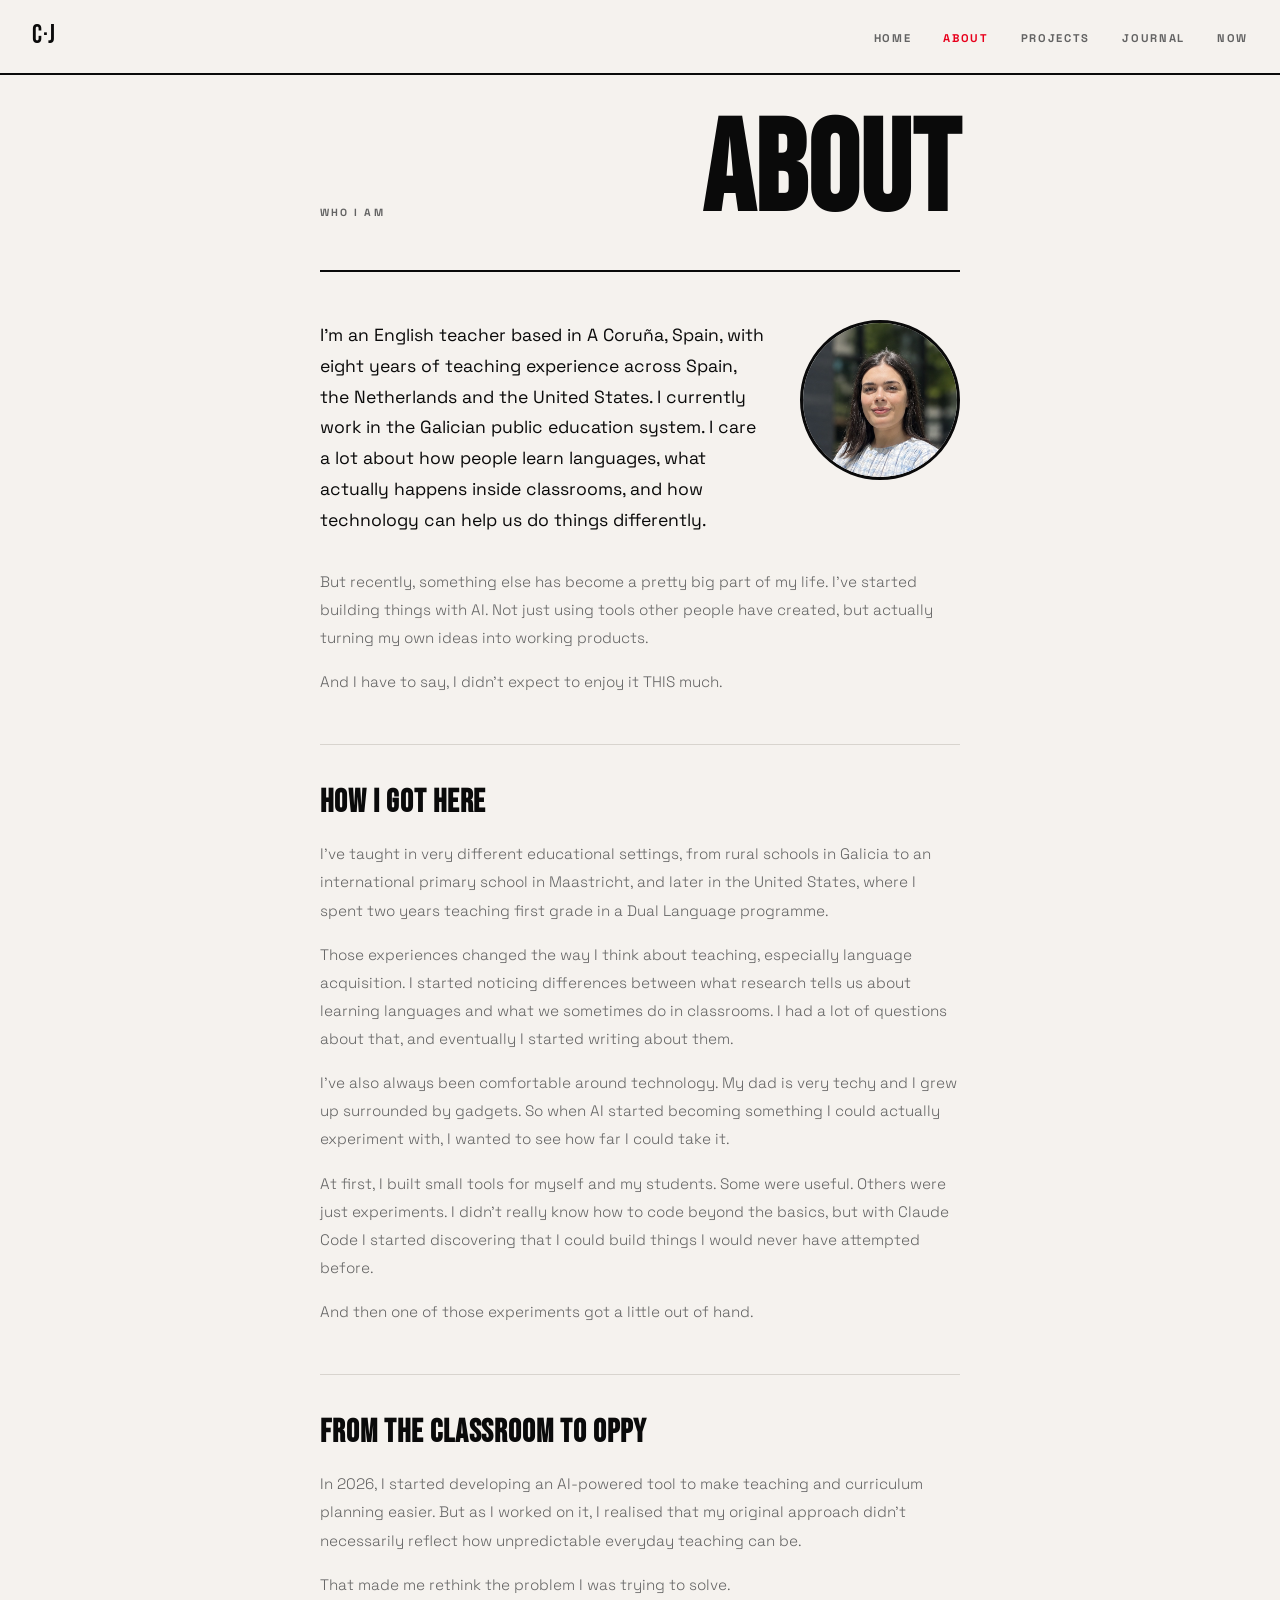
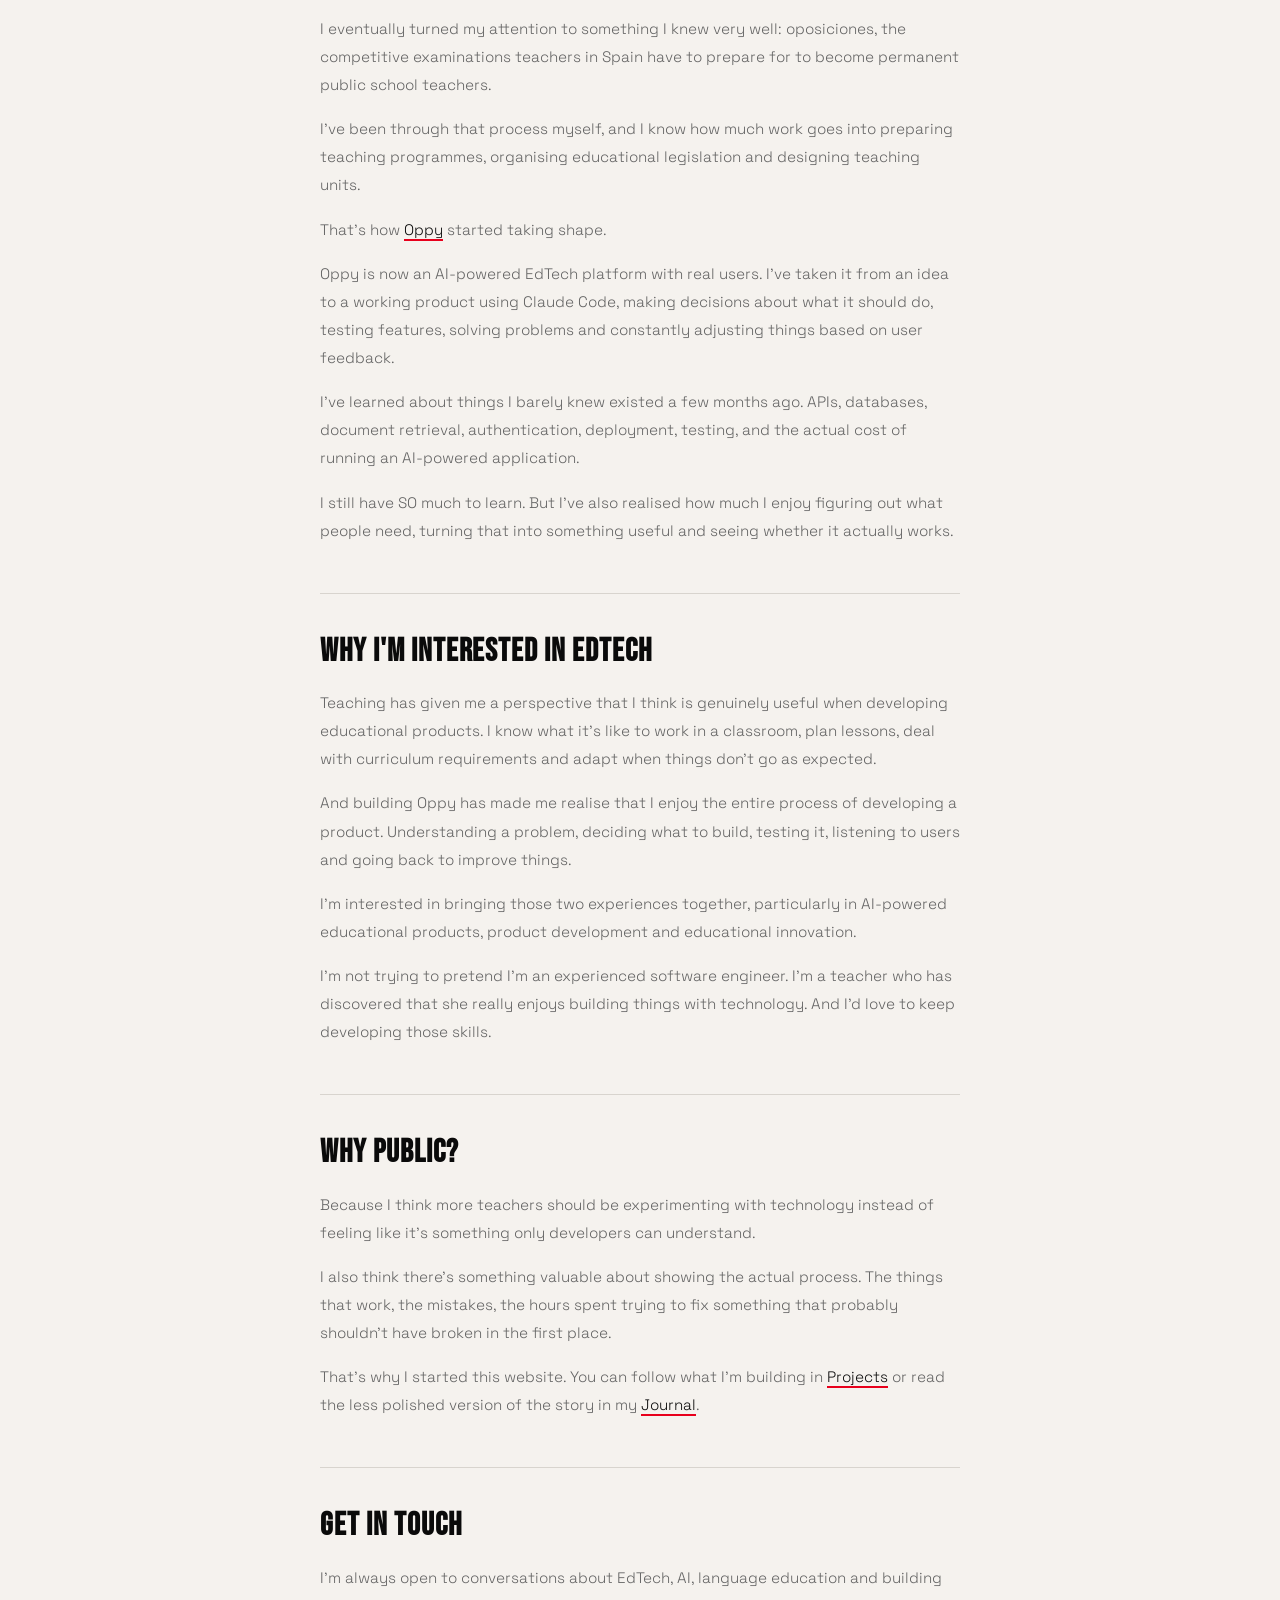
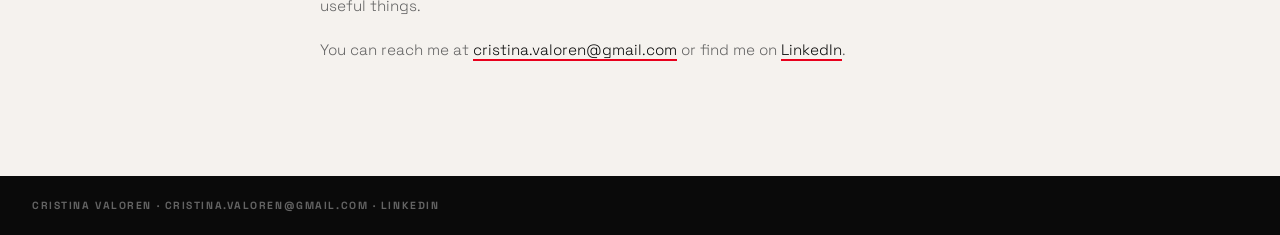
==== commit cf535e4f: "Update about.html" ====
--- a/about.html
+++ b/about.html
@@ -1,12 +1,13 @@
+
 <!DOCTYPE html>
 <html lang="en">
 <head>
   <meta charset="UTF-8" />
   <meta name="viewport" content="width=device-width, initial-scale=1.0" />
   <title>About · Cristina Valoren</title>
-  <meta name="description" content="8 years teaching English in Spain and the US. Now building AI-powered tools for language education. Based in A Coruña, Spain." />
+  <meta name="description" content="Cristina Valoren is an English teacher with eight years of experience in Spain, the Netherlands and the US. Founder of Oppy, exploring AI, EdTech and product development." />
   <meta property="og:title" content="About · Cristina Valoren" />
-  <meta property="og:description" content="8 years teaching English in Spain and the US. Now building AI-powered tools for language education. Based in A Coruña, Spain." />
+  <meta property="og:description" content="From teaching English in different countries to building an AI-powered EdTech product. My journey into education, technology and product development." />
   <meta property="og:type" content="website" />
   <meta property="og:url" content="https://cristinavaloren-code.github.io/about.html" />
   <link rel="icon" href="favicon.svg" type="image/svg+xml" />
@@ -33,26 +34,123 @@
 
     <div class="prose-layout">
       <div class="prose">
-        <img src="images/headshot.jpg" alt="Cristina Valoren" style="width:160px;height:160px;object-fit:cover;object-position:center 80%;border-radius:50%;float:right;margin:0 0 1.5rem 2rem;border:3px solid #0a0a0a;" />
-        <p class="lead">I'm an EFL teacher based in A Coruña, Spain, with eight years in Spanish and American classrooms. I work within the Galician public education system. There are two things I really care about: understanding how students actually learn to read and speak a second language, and designing new learning content using AI. Not just using tools other people built. Actually building my own ideas. I also use technology in my classroom to make learning better and to introduce my students to a world I think they need to know exists.</p>
 
-        <p>A few years ago I started noticing a gap: the way English is taught in Spain and the research on how language acquisition actually works are miles apart. This realization hit me after seeing how English is taught in the United States, where I worked for two years. That frustration led me to start writing and, eventually, to start building.</p>
+        <img
+          src="images/headshot.jpg"
+          alt="Cristina Valoren"
+          style="width:160px;height:160px;object-fit:cover;object-position:center 80%;border-radius:50%;float:right;margin:0 0 1.5rem 2rem;border:3px solid #0a0a0a;"
+        />
 
-        <p>I've always been comfortable around tech. My dad is very techy and I grew up surrounded by gadgets. So when AI started becoming something teachers could actually use, it didn't feel like a leap. It felt like the next thing.</p>
+        <p class="lead">
+          I'm an English teacher based in A Coruña, Spain, with eight years of teaching experience across Spain, the Netherlands and the United States. I currently work in the Galician public education system. I care a lot about how people learn languages, what actually happens inside classrooms, and how technology can help us do things differently.
+        </p>
 
-        <p>Now I'm looking to bring that combination of skills — teaching, learning design, and building with AI — into the edtech space.</p>
+        <p>
+          But recently, something else has become a pretty big part of my life. I've started building things with AI. Not just using tools other people have created, but actually turning my own ideas into working products.
+        </p>
 
-        <h2>What I'm working on</h2>
-        <p>I'm building AI tools for teachers and learners. You can see what I'm working on in the <a href="projects.html">Projects</a> page.</p>
+        <p>
+          And I have to say, I didn't expect to enjoy it THIS much.
+        </p>
+
+        <h2>How I got here</h2>
+
+        <p>
+          I've taught in very different educational settings, from rural schools in Galicia to an international primary school in Maastricht, and later in the United States, where I spent two years teaching first grade in a Dual Language programme.
+        </p>
+
+        <p>
+          Those experiences changed the way I think about teaching, especially language acquisition. I started noticing differences between what research tells us about learning languages and what we sometimes do in classrooms. I had a lot of questions about that, and eventually I started writing about them.
+        </p>
+
+        <p>
+          I've also always been comfortable around technology. My dad is very techy and I grew up surrounded by gadgets. So when AI started becoming something I could actually experiment with, I wanted to see how far I could take it.
+        </p>
+
+        <p>
+          At first, I built small tools for myself and my students. Some were useful. Others were just experiments. I didn't really know how to code beyond the basics, but with Claude Code I started discovering that I could build things I would never have attempted before.
+        </p>
+
+        <p>
+          And then one of those experiments got a little out of hand.
+        </p>
+
+        <h2>From the classroom to Oppy</h2>
+
+        <p>
+          In 2026, I started developing an AI-powered tool to make teaching and curriculum planning easier. But as I worked on it, I realised that my original approach didn't necessarily reflect how unpredictable everyday teaching can be.
+        </p>
+
+        <p>
+          That made me rethink the problem I was trying to solve.
+        </p>
+
+        <p>
+          I eventually turned my attention to something I knew very well: oposiciones, the competitive examinations teachers in Spain have to prepare for to become permanent public school teachers.
+        </p>
+
+        <p>
+          I've been through that process myself, and I know how much work goes into preparing teaching programmes, organising educational legislation and designing teaching units.
+        </p>
+
+        <p>
+          That's how <a href="https://oppy.es" target="_blank" rel="noopener noreferrer">Oppy</a> started taking shape.
+        </p>
+
+        <p>
+          Oppy is now an AI-powered EdTech platform with real users. I've taken it from an idea to a working product using Claude Code, making decisions about what it should do, testing features, solving problems and constantly adjusting things based on user feedback.
+        </p>
+
+        <p>
+          I've learned about things I barely knew existed a few months ago. APIs, databases, document retrieval, authentication, deployment, testing, and the actual cost of running an AI-powered application.
+        </p>
+
+        <p>
+          I still have SO much to learn. But I've also realised how much I enjoy figuring out what people need, turning that into something useful and seeing whether it actually works.
+        </p>
+
+        <h2>Why I'm interested in EdTech</h2>
+
+        <p>
+          Teaching has given me a perspective that I think is genuinely useful when developing educational products. I know what it's like to work in a classroom, plan lessons, deal with curriculum requirements and adapt when things don't go as expected.
+        </p>
+
+        <p>
+          And building Oppy has made me realise that I enjoy the entire process of developing a product. Understanding a problem, deciding what to build, testing it, listening to users and going back to improve things.
+        </p>
+
+        <p>
+          I'm interested in bringing those two experiences together, particularly in AI-powered educational products, product development and educational innovation.
+        </p>
+
+        <p>
+          I'm not trying to pretend I'm an experienced software engineer. I'm a teacher who has discovered that she really enjoys building things with technology. And I'd love to keep developing those skills.
+        </p>
 
         <h2>Why public?</h2>
-        <p>Because I think more teachers should be doing this, and showing the messy middle is more useful than only sharing polished results.</p>
 
-        <h2>What draws me to EdTech</h2>
-        <p>What draws me to the EdTech space is the gap I keep seeing between how learning content gets designed and what research actually tells us about how people learn. Most corporate eLearning is built around aesthetics and brand guidelines. That matters. But so does the science behind how people acquire knowledge, retain it, and actually use it. That's the lens I bring. And it's one I'm learning to apply not just in the classroom, but in the tools and content I build.</p>
+        <p>
+          Because I think more teachers should be experimenting with technology instead of feeling like it's something only developers can understand.
+        </p>
+
+        <p>
+          I also think there's something valuable about showing the actual process. The things that work, the mistakes, the hours spent trying to fix something that probably shouldn't have broken in the first place.
+        </p>
+
+        <p>
+          That's why I started this website. You can follow what I'm building in <a href="projects.html">Projects</a> or read the less polished version of the story in my <a href="journal.html">Journal</a>.
+        </p>
 
         <h2>Get in touch</h2>
-        <p>I'm always open to conversations about EdTech, language education, and building things. Reach me at <a href="mailto:cristina.valoren@gmail.com">cristina.valoren@gmail.com</a> or on <a href="https://www.linkedin.com/in/cristinavlorenzo" target="_blank" rel="noopener noreferrer">LinkedIn</a>.</p>
+
+        <p>
+          I'm always open to conversations about EdTech, AI, language education and building useful things.
+        </p>
+
+        <p>
+          You can reach me at <a href="mailto:cristina.valoren@gmail.com">cristina.valoren@gmail.com</a> or find me on <a href="https://www.linkedin.com/in/cristinavlorenzo" target="_blank" rel="noopener noreferrer">LinkedIn</a>.
+        </p>
+
       </div>
     </div>
   </main>
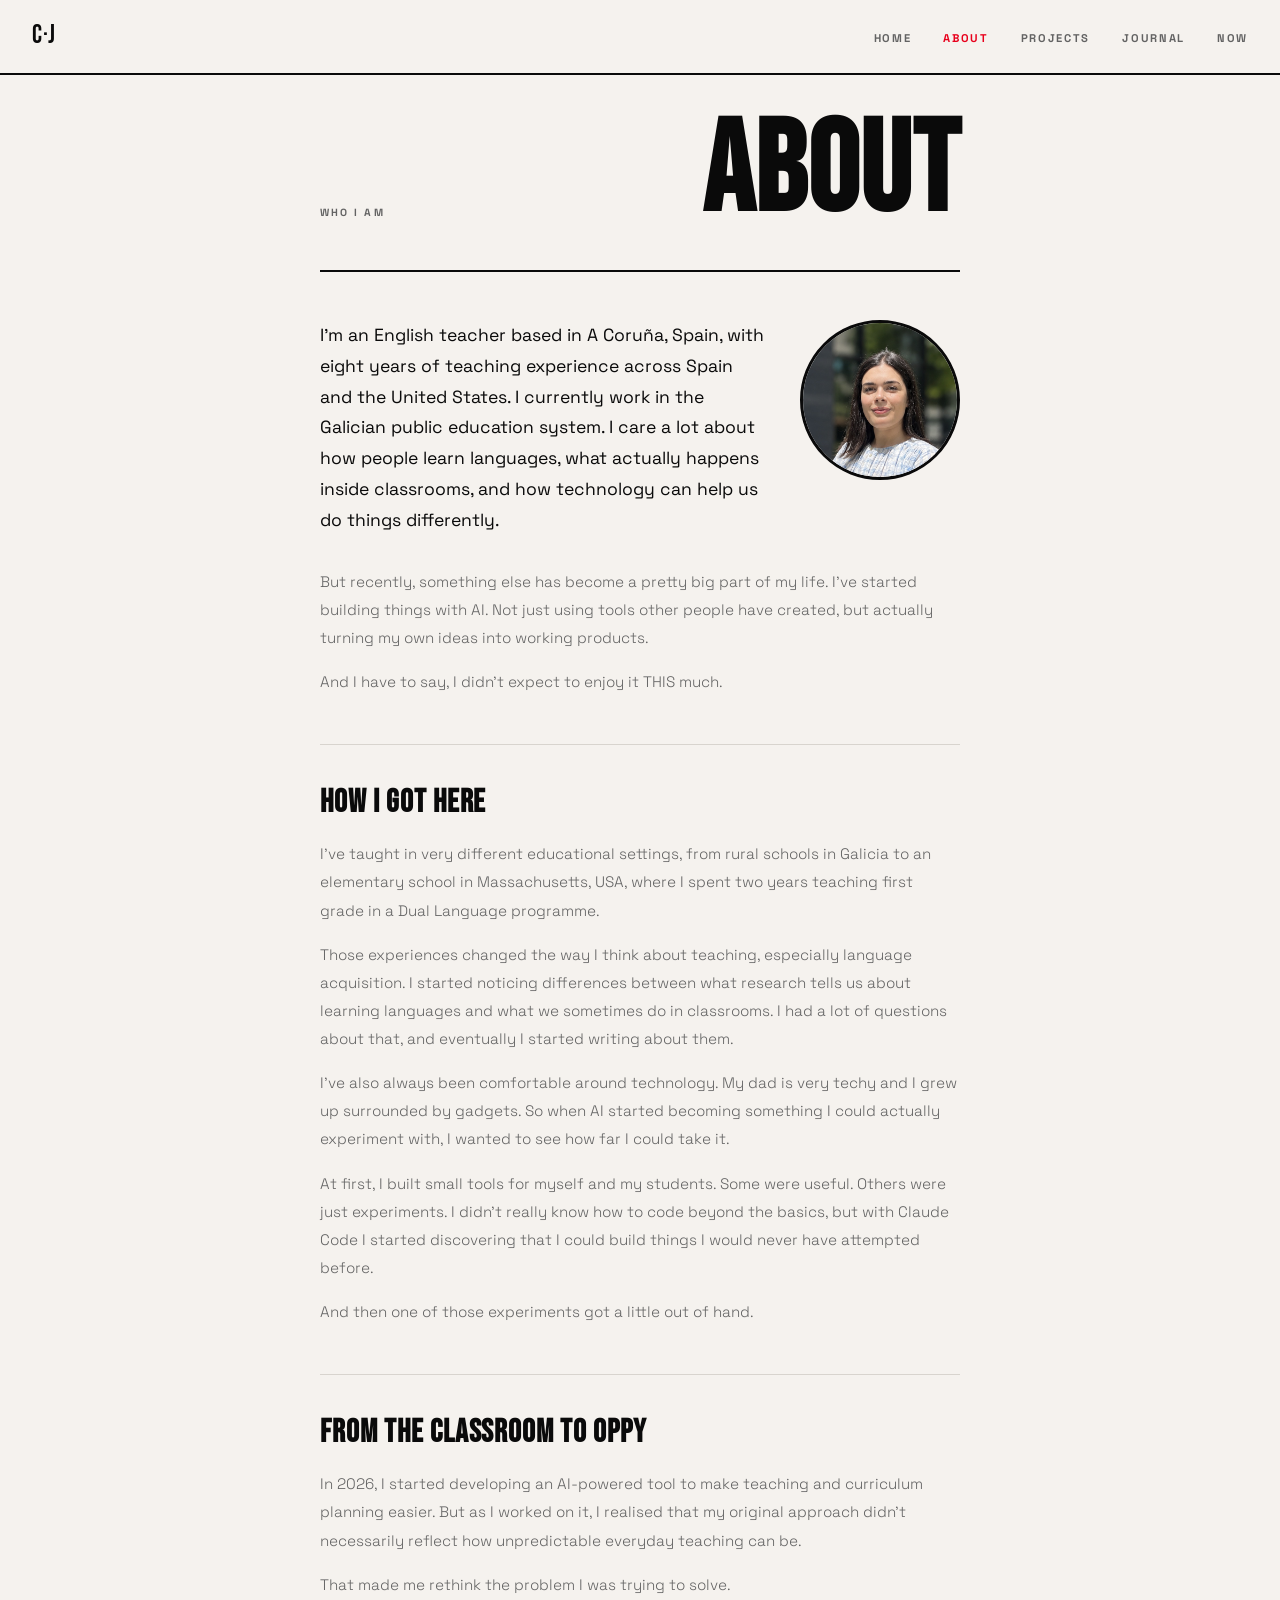
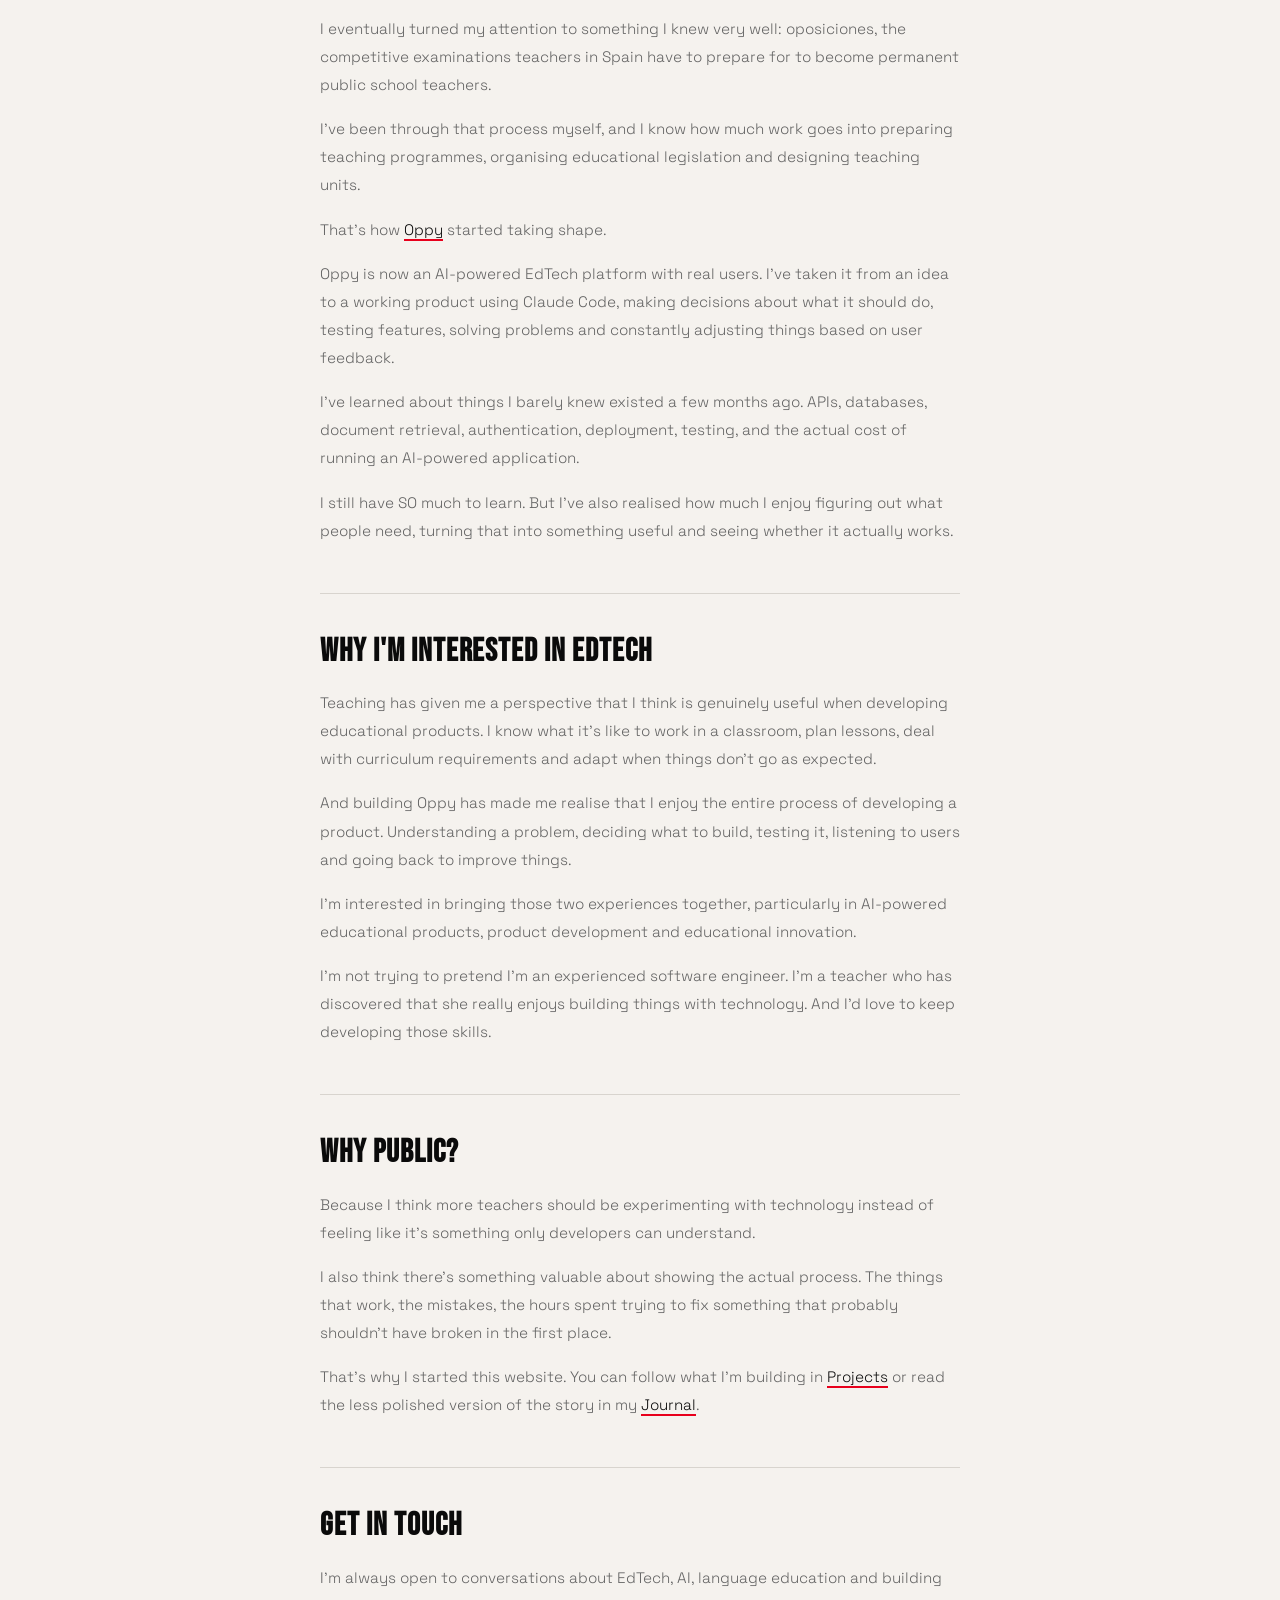
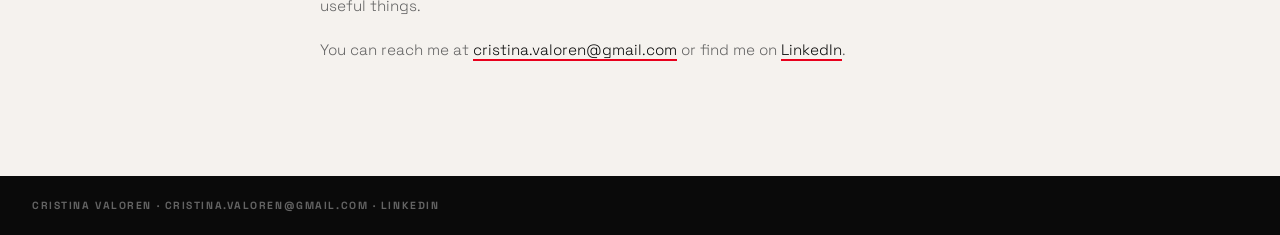
==== commit 1db78e03: "Update about.html" ====
--- a/about.html
+++ b/about.html
@@ -42,7 +42,7 @@
         />
 
         <p class="lead">
-          I'm an English teacher based in A Coruña, Spain, with eight years of teaching experience across Spain, the Netherlands and the United States. I currently work in the Galician public education system. I care a lot about how people learn languages, what actually happens inside classrooms, and how technology can help us do things differently.
+          I'm an English teacher based in A Coruña, Spain, with eight years of teaching experience across Spain and the United States. I currently work in the Galician public education system. I care a lot about how people learn languages, what actually happens inside classrooms, and how technology can help us do things differently.
         </p>
 
         <p>
@@ -56,7 +56,7 @@
         <h2>How I got here</h2>
 
         <p>
-          I've taught in very different educational settings, from rural schools in Galicia to an international primary school in Maastricht, and later in the United States, where I spent two years teaching first grade in a Dual Language programme.
+          I've taught in very different educational settings, from rural schools in Galicia to an elementary school in Massachusetts, USA, where I spent two years teaching first grade in a Dual Language programme.
         </p>
 
         <p>
